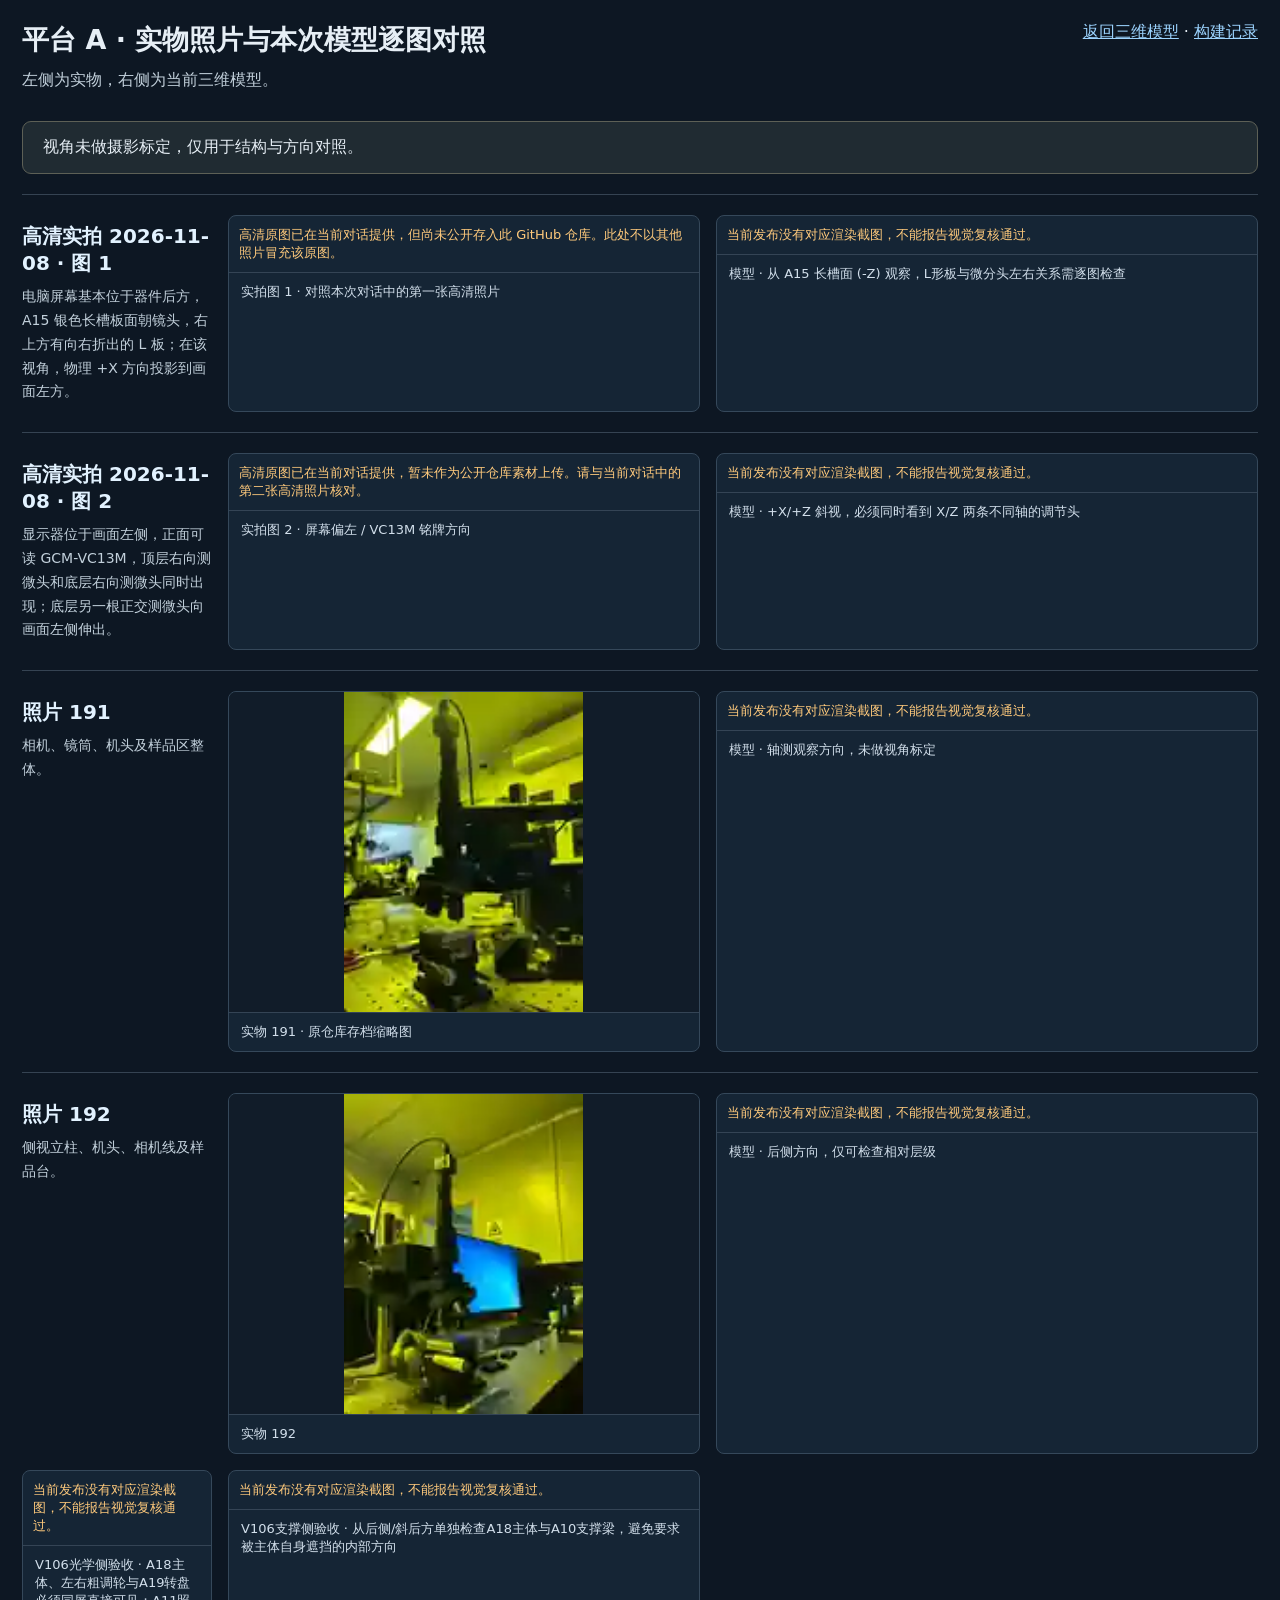
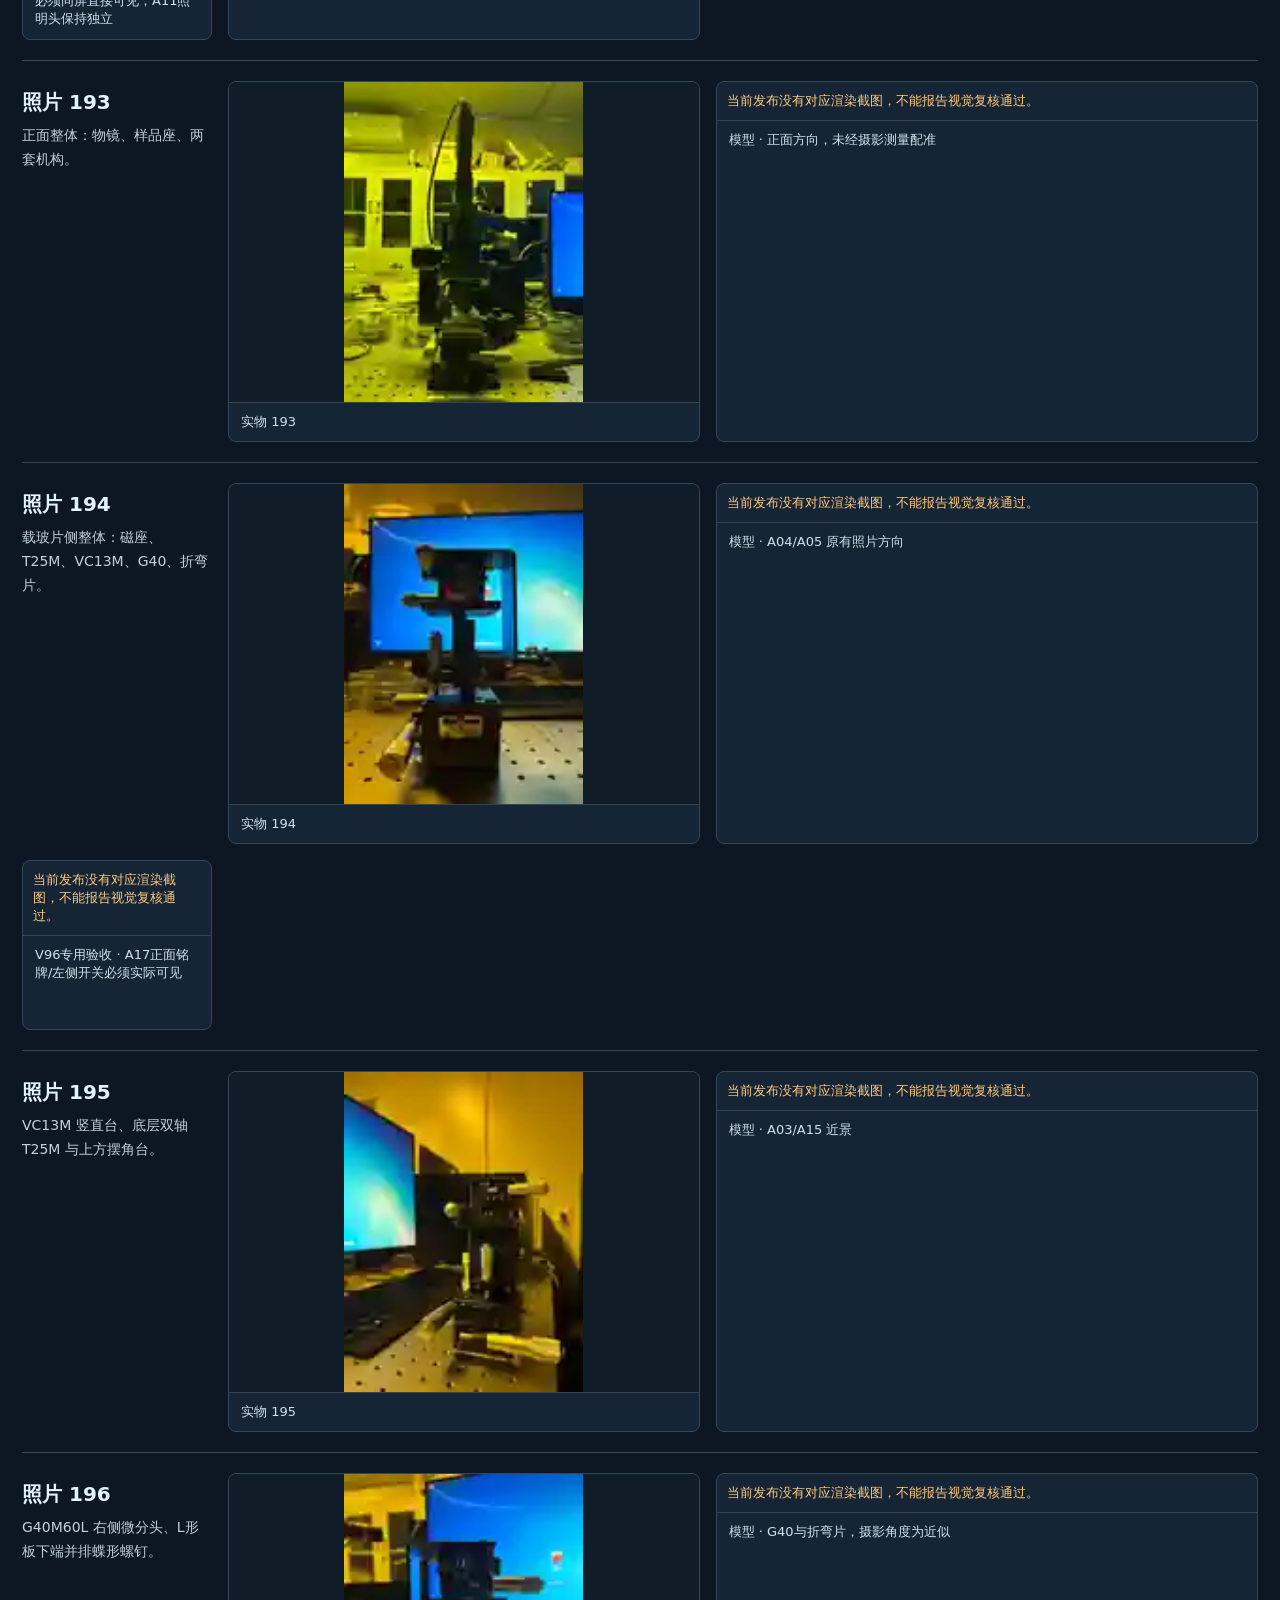
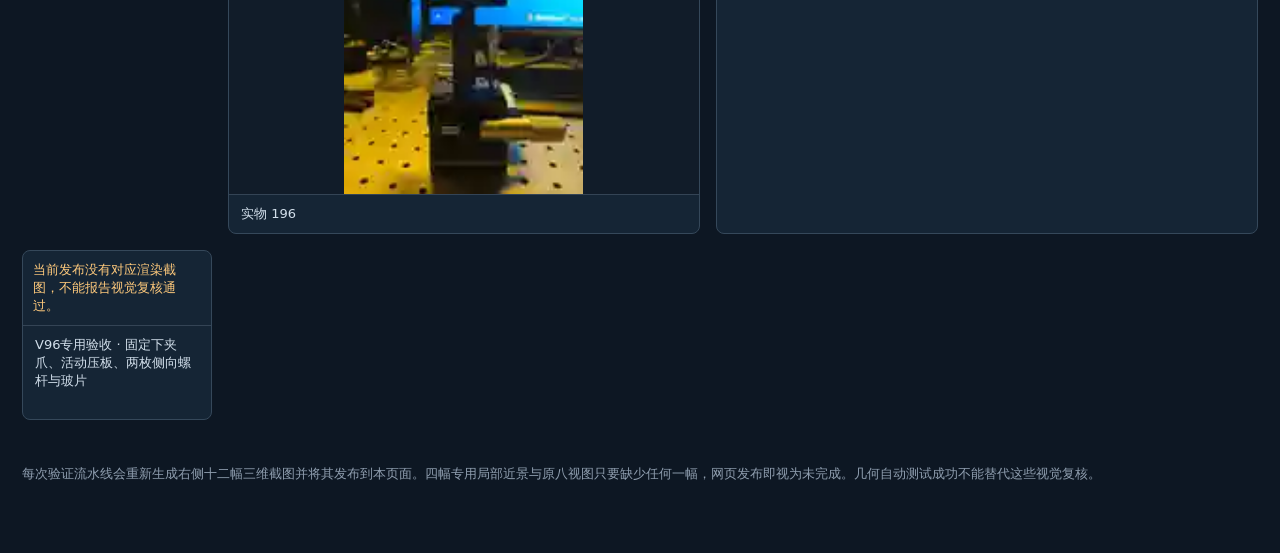
==== photo-review.html @ 100dfc5d "V112: finish user-facing label and photo-review cleanup" ====
<!doctype html>
<html lang="zh-CN"><head><meta charset="utf-8"><meta name="viewport" content="width=device-width,initial-scale=1">
<title>平台 A | 实物照片与模型逐图对照</title>
<style>
:root{color-scheme:dark;font-family:system-ui,-apple-system,"Noto Sans CJK SC","Microsoft YaHei",sans-serif;background:#0d1723;color:#e6eef5}
*{box-sizing:border-box}body{margin:0 auto;max-width:1420px;padding:22px 22px 70px}
a{color:#9cd4ff}header{display:flex;align-items:flex-start;justify-content:space-between;gap:20px;flex-wrap:wrap}
h1{font-size:27px;margin:0 0 8px}h2{font-size:19px;margin:8px 0}
p{line-height:1.7;color:#c2d0db;margin:8px 0}.notice{border:1px solid #5d6056;background:#202b32;padding:15px 20px;border-radius:9px;margin:20px 0}
.notice strong{color:#ffd58b}.subtle{font-size:13px;color:#b6c4d0}
figure{margin:0}.pair{display:grid;grid-template-columns:190px minmax(250px,1fr) minmax(270px,1.15fr);gap:16px;padding:20px 0;border-top:1px solid #354352}
.info{align-self:start}.info h2{font-size:20px;color:#e2f2ff}.info p{font-size:14px}
.media{border:1px solid #35485a;border-radius:8px;overflow:hidden;background:#152535;min-height:170px;display:flex;flex-direction:column}
.media img{display:block;width:100%;height:350px;object-fit:contain;background:#111c29}
.media.reference img{image-rendering:auto;max-height:320px}
figcaption{padding:10px 12px;font-size:13px;border-top:1px solid #344455;color:#d2dfeb}
.empty{padding:10px;color:#ffca7c;font-size:13px}.state{font-weight:650;color:#ffbf73}
footer{margin-top:25px;color:#8f9eaf;font-size:13px}
@media(max-width:1050px){.pair{grid-template-columns:165px 1fr 1fr}}@media(max-width:700px){body{padding:14px}.pair{grid-template-columns:1fr 1fr;gap:9px}.info{grid-column:1/-1}.media img{height:230px}}
</style></head><body>
<header><div><h1>平台 A · 实物照片与本次模型逐图对照</h1>
<p>左侧为实物，右侧为当前三维模型。</p>
</div><div><a href="./index.html">返回三维模型</a> · <a href="https://github.com/davidkane0526/Transfer-Station/actions" target="_blank" rel="noopener">构建记录</a></div></header>
<div class="notice">视角未做摄影标定，仅用于结构与方向对照。</div>
<main id="pairs">
<section class="pair" id="photo20261108a"><div class="info">
<h2>高清实拍 2026-11-08 · 图 1</h2>
<p>电脑屏幕基本位于器件后方，A15 银色长槽板面朝镜头，右上方有向右折出的 L 板；在该视角，物理 +X 方向投影到画面左方。</p>
</div>
<figure class="media reference"><div class="empty">高清原图已在当前对话提供，但尚未公开存入此 GitHub 仓库。此处不以其他照片冒充该原图。</div><figcaption>实拍图 1 · 对照本次对话中的第一张高清照片</figcaption></figure>
<figure class="media"><img src="./assets/photo-review/Transfer-Station-A-20261108-MonitorFront.png" alt="模型 A 从图 1 屏幕居中方向观察的实际三维渲染" loading="eager"><figcaption>模型 · 从 A15 长槽面 (-Z) 观察，L形板与微分头左右关系需逐图检查</figcaption></figure></section>
<section class="pair" id="photo20261108b"><div class="info">
<h2>高清实拍 2026-11-08 · 图 2</h2>
<p>显示器位于画面左侧，正面可读 GCM-VC13M，顶层右向测微头和底层右向测微头同时出现；底层另一根正交测微头向画面左侧伸出。</p>
</div>
<figure class="media reference"><div class="empty">高清原图已在当前对话提供，暂未作为公开仓库素材上传。请与当前对话中的第二张高清照片核对。</div><figcaption>实拍图 2 · 屏幕偏左 / VC13M 铭牌方向</figcaption></figure>
<figure class="media"><img src="./assets/photo-review/Transfer-Station-A-20261108-MonitorLeft.png" alt="模型 A 从图 2 屏幕左侧 VC13M 方向观察的实际渲染" loading="eager"><figcaption>模型 · +X/+Z 斜视，必须同时看到 X/Z 两条不同轴的调节头</figcaption></figure></section>
<section class="pair" id="photo191"><div class="info"><h2>照片 191</h2><p>相机、镜筒、机头及样品区整体。</p></div>
<figure class="media reference"><img src="./assets/photos/191.webp" alt="实物191：显微镜整体" loading="eager"><figcaption>实物 191 · 原仓库存档缩略图</figcaption></figure>
<figure class="media"><img src="./assets/photo-review/Transfer-Station-A-Photo191-Overview.png" alt="本次构建平台A轴测渲染，接近照片191" loading="eager"><figcaption>模型 · 轴测观察方向，未做视角标定</figcaption></figure></section>
<section class="pair" id="photo192"><div class="info"><h2>照片 192</h2><p>侧视立柱、机头、相机线及样品台。</p></div>
<figure class="media reference"><img src="./assets/photos/192.webp" alt="实物192：侧视显微镜" loading="lazy"><figcaption>实物 192</figcaption></figure>
<figure class="media"><img src="./assets/photo-review/Transfer-Station-A-Photo192-Side.png" alt="模型侧面渲染" loading="lazy"><figcaption>模型 · 后侧方向，仅可检查相对层级</figcaption></figure>
<figure class="media"><img src="./assets/photo-review/Transfer-Station-A-V106-A18-Optical-Closeup.png" alt="V106 A18前侧光学链专用近景" loading="lazy"><figcaption>V106光学侧验收 · A18主体、左右粗调轮与A19转盘必须同屏直接可见；A11照明头保持独立</figcaption></figure>
<figure class="media"><img src="./assets/photo-review/Transfer-Station-A-V106-A18-Support-Closeup.png" alt="V106 A18后侧支撑链专用近景" loading="lazy"><figcaption>V106支撑侧验收 · 从后侧/斜后方单独检查A18主体与A10支撑梁，避免要求被主体自身遮挡的内部方向</figcaption></figure></section>
<section class="pair" id="photo193"><div class="info"><h2>照片 193</h2><p>正面整体：物镜、样品座、两套机构。</p></div>
<figure class="media reference"><img src="./assets/photos/193.webp" alt="实物193：正面整体" loading="lazy"><figcaption>实物 193</figcaption></figure>
<figure class="media"><img src="./assets/photo-review/Transfer-Station-A-Photo193-Front.png" alt="模型正面渲染" loading="lazy"><figcaption>模型 · 正面方向，未经摄影测量配准</figcaption></figure></section>
<section class="pair" id="photo194"><div class="info"><h2>照片 194</h2><p>载玻片侧整体：磁座、T25M、VC13M、G40、折弯片。</p></div>
<figure class="media reference"><img src="./assets/photos/194.webp" alt="实物194：转移臂正面" loading="lazy"><figcaption>实物 194</figcaption></figure>
<figure class="media"><img src="./assets/photo-review/Transfer-Station-A-Photo194-FilmUpper.png" alt="模型A上方摆角台与折弯片" loading="lazy"><figcaption>模型 · A04/A05 原有照片方向</figcaption></figure>
<figure class="media"><img src="./assets/photo-review/Transfer-Station-A-V96-A17-Front-Closeup.png" alt="V96 A17正面专用验收近景" loading="lazy"><figcaption>V96专用验收 · A17正面铭牌/左侧开关必须实际可见</figcaption></figure></section>
<section class="pair" id="photo195"><div class="info"><h2>照片 195</h2><p>VC13M 竖直台、底层双轴 T25M 与上方摆角台。</p></div>
<figure class="media reference"><img src="./assets/photos/195.webp" alt="实物195：VC13M局部" loading="lazy"><figcaption>实物 195</figcaption></figure>
<figure class="media"><img src="./assets/photo-review/Transfer-Station-A-Photo195-FilmLower.png" alt="模型A下方VC13M与T25M" loading="lazy"><figcaption>模型 · A03/A15 近景</figcaption></figure></section>
<section class="pair" id="photo196"><div class="info"><h2>照片 196</h2><p>G40M60L 右侧微分头、L形板下端并排蝶形螺钉。</p></div>
<figure class="media reference"><img src="./assets/photos/196.webp" alt="实物196：G40M60L局部" loading="lazy"><figcaption>实物 196</figcaption></figure>
<figure class="media"><img src="./assets/photo-review/Transfer-Station-A-Photo196-G40.png" alt="模型G40M60L与折弯片" loading="lazy"><figcaption>模型 · G40与折弯片，摄影角度为近似</figcaption></figure>
<figure class="media"><img src="./assets/photo-review/Transfer-Station-A-V96-A05-Clamp-Closeup.png" alt="V96 A05夹具专用验收近景" loading="lazy"><figcaption>V96专用验收 · 固定下夹爪、活动压板、两枚侧向螺杆与玻片</figcaption></figure></section>
</main><footer>每次验证流水线会重新生成右侧十二幅三维截图并将其发布到本页面。四幅专用局部近景与原八视图只要缺少任何一幅，网页发布即视为未完成。几何自动测试成功不能替代这些视觉复核。</footer>
<script>
document.querySelectorAll('.media:not(.reference) img').forEach(img=>{
 img.addEventListener('error',()=>{
   const marker=document.createElement('div');marker.className='empty';
   marker.textContent='当前发布没有对应渲染截图，不能报告视觉复核通过。';
   img.replaceWith(marker);
 });
});
</script></body></html>
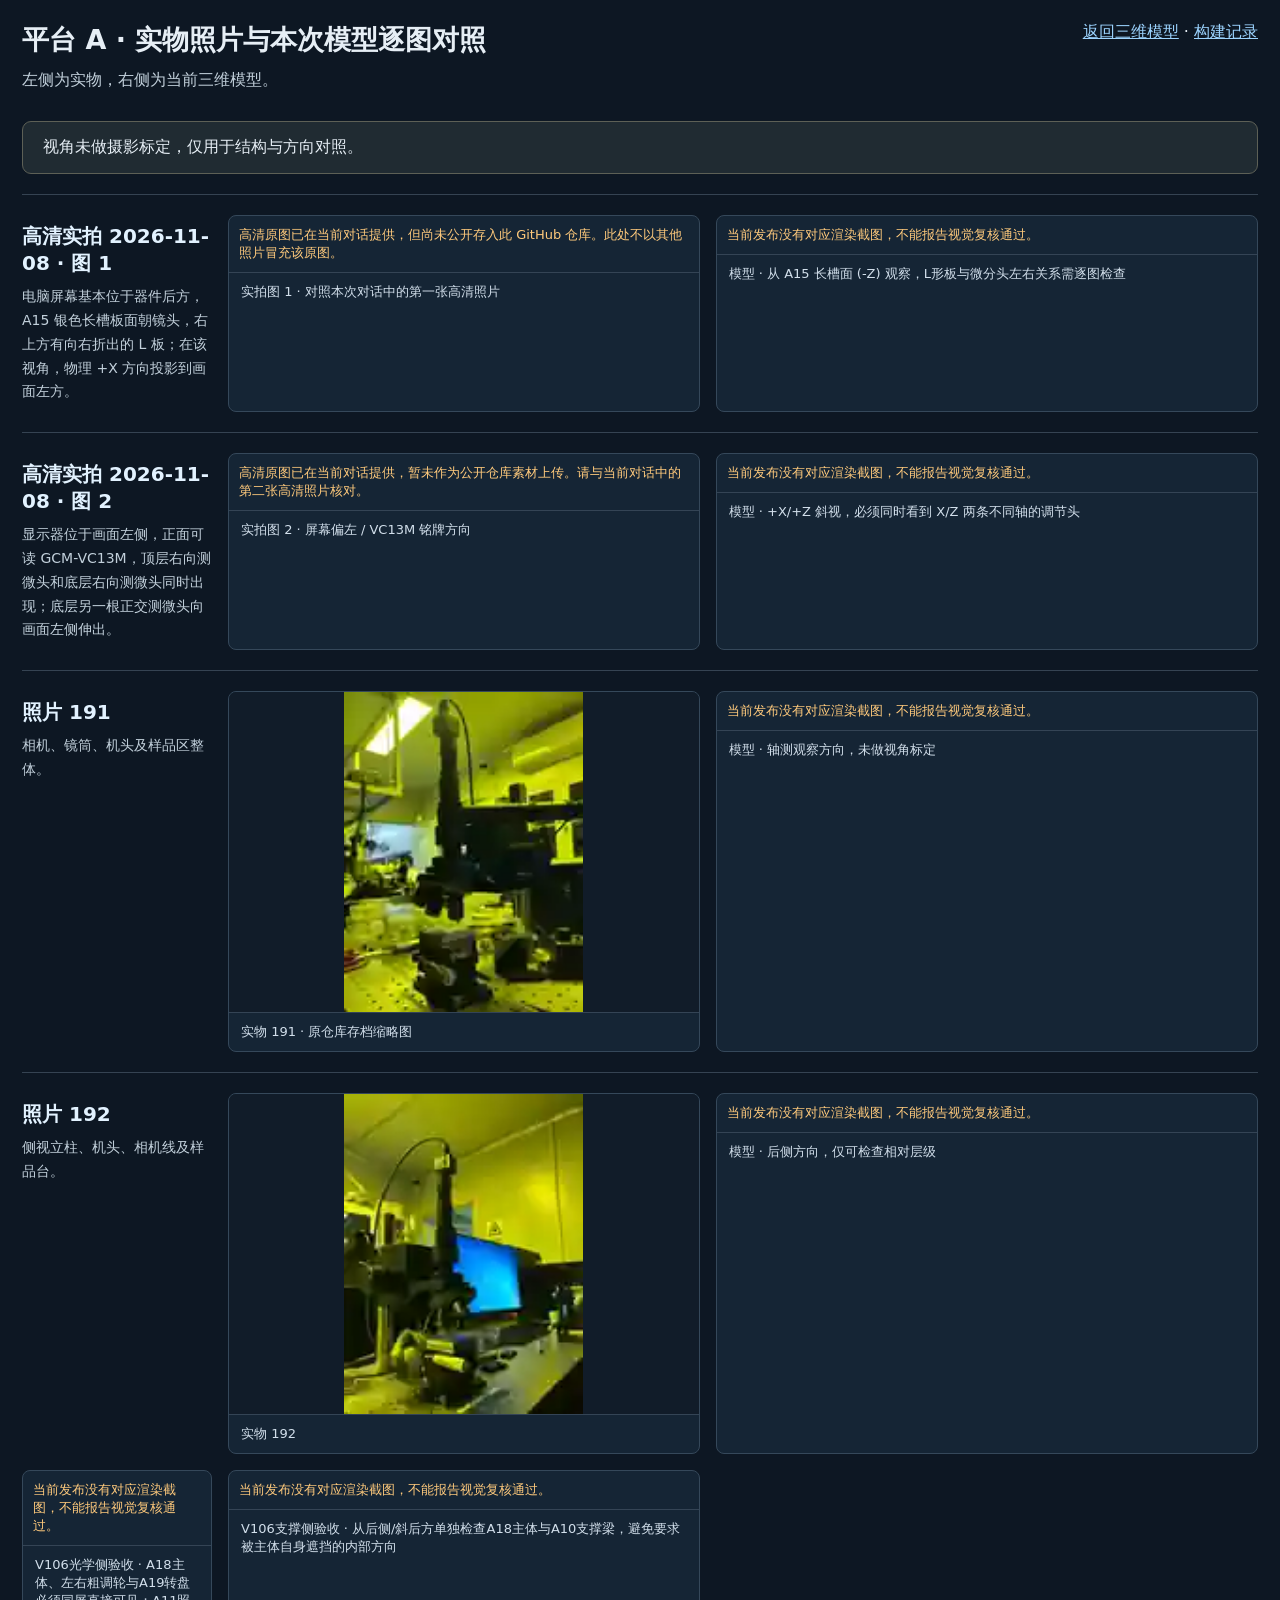
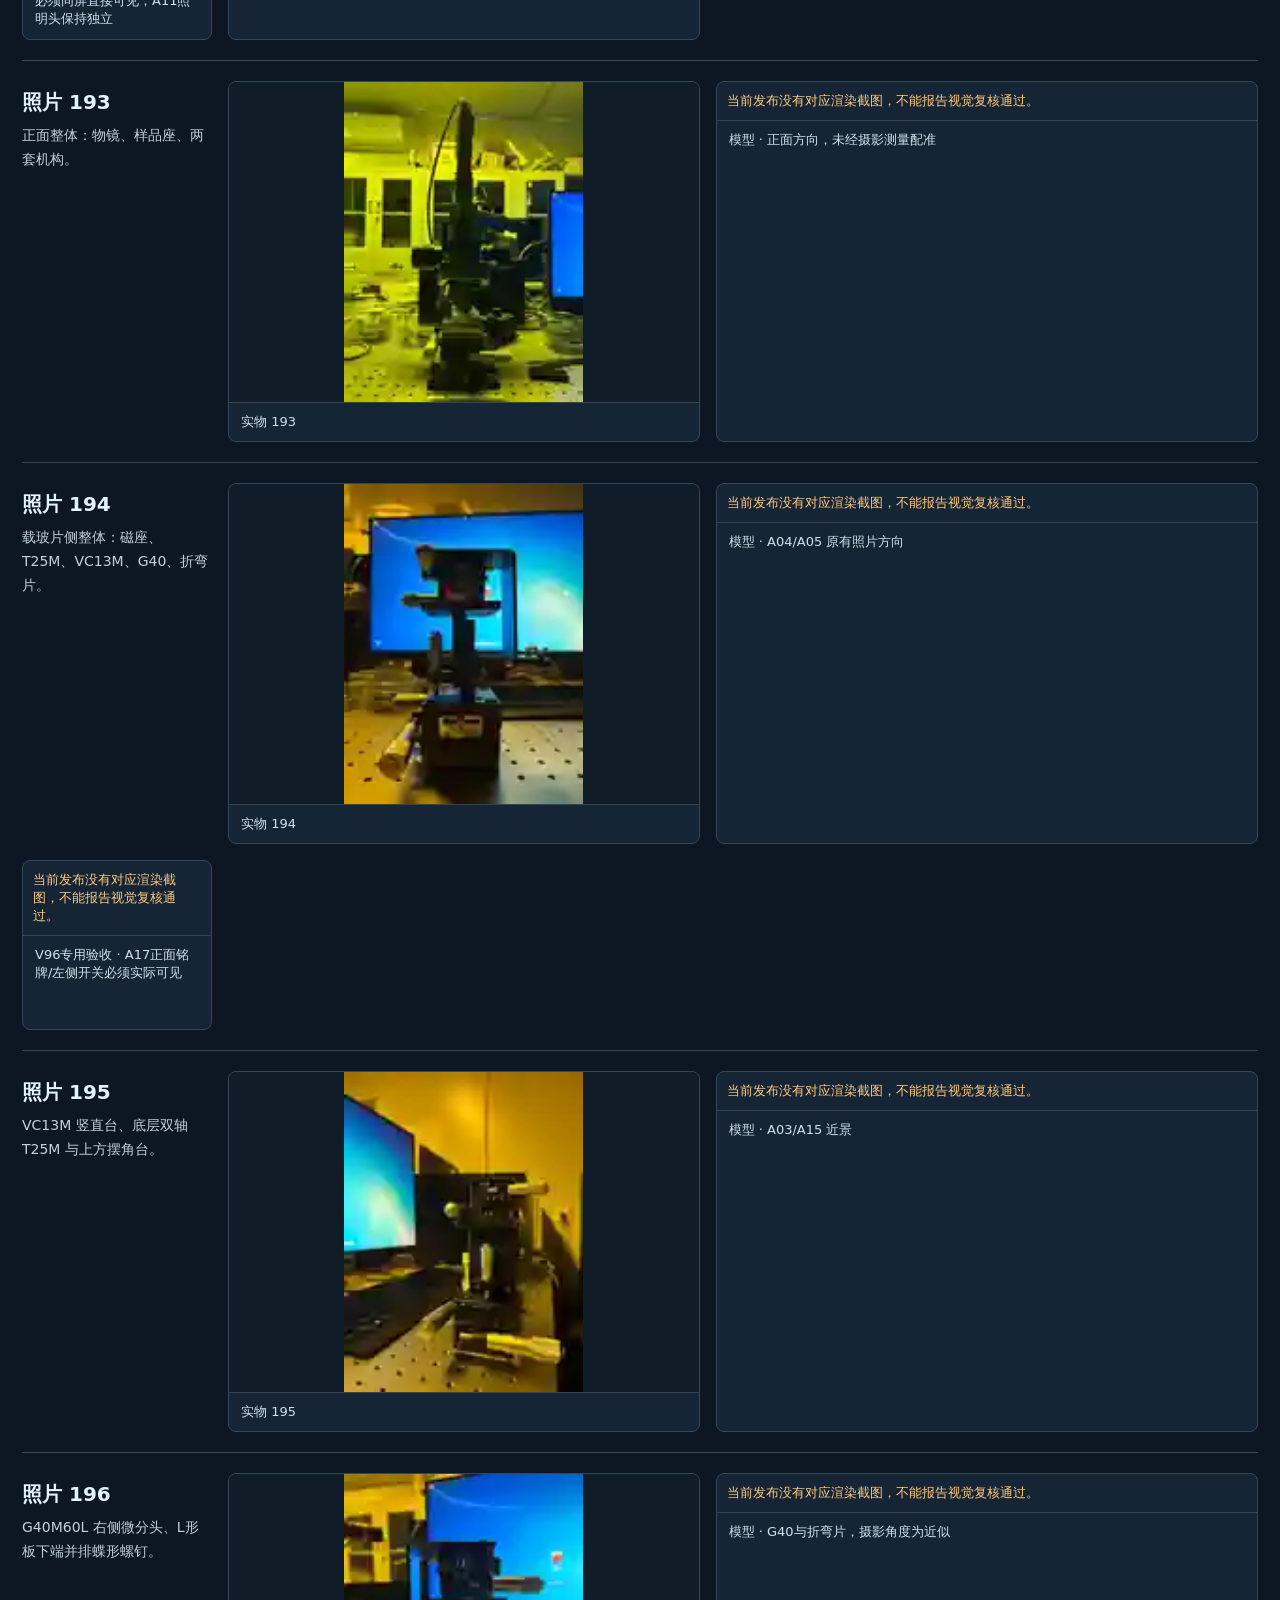
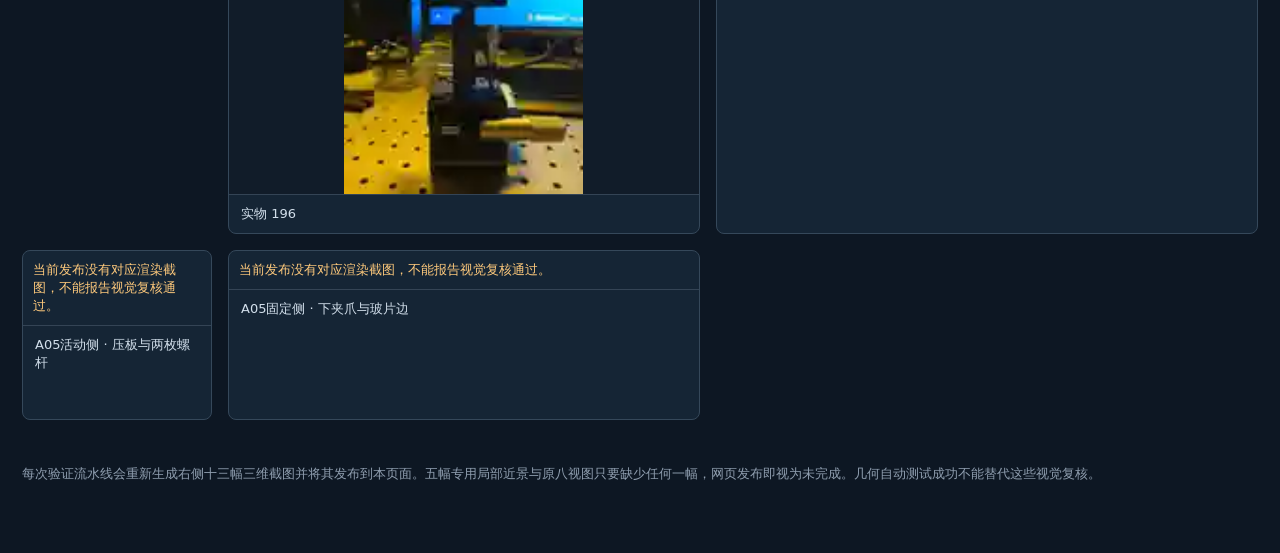
==== commit c8e5b3d4: "V117: split A05 clamp QA into moving and fixed views" ====
--- a/photo-review.html
+++ b/photo-review.html
@@ -56,8 +56,9 @@
 <section class="pair" id="photo196"><div class="info"><h2>照片 196</h2><p>G40M60L 右侧微分头、L形板下端并排蝶形螺钉。</p></div>
 <figure class="media reference"><img src="./assets/photos/196.webp" alt="实物196：G40M60L局部" loading="lazy"><figcaption>实物 196</figcaption></figure>
 <figure class="media"><img src="./assets/photo-review/Transfer-Station-A-Photo196-G40.png" alt="模型G40M60L与折弯片" loading="lazy"><figcaption>模型 · G40与折弯片，摄影角度为近似</figcaption></figure>
-<figure class="media"><img src="./assets/photo-review/Transfer-Station-A-V96-A05-Clamp-Closeup.png" alt="V96 A05夹具专用验收近景" loading="lazy"><figcaption>V96专用验收 · 固定下夹爪、活动压板、两枚侧向螺杆与玻片</figcaption></figure></section>
-</main><footer>每次验证流水线会重新生成右侧十二幅三维截图并将其发布到本页面。四幅专用局部近景与原八视图只要缺少任何一幅，网页发布即视为未完成。几何自动测试成功不能替代这些视觉复核。</footer>
+<figure class="media"><img src="./assets/photo-review/Transfer-Station-A-V117-A05-Moving-Clamp-Closeup.png" alt="A05活动侧近景" loading="lazy"><figcaption>A05活动侧 · 压板与两枚螺杆</figcaption></figure>
+<figure class="media"><img src="./assets/photo-review/Transfer-Station-A-V117-A05-Fixed-Jaw-Closeup.png" alt="A05固定侧近景" loading="lazy"><figcaption>A05固定侧 · 下夹爪与玻片边</figcaption></figure></section>
+</main><footer>每次验证流水线会重新生成右侧十三幅三维截图并将其发布到本页面。五幅专用局部近景与原八视图只要缺少任何一幅，网页发布即视为未完成。几何自动测试成功不能替代这些视觉复核。</footer>
 <script>
 document.querySelectorAll('.media:not(.reference) img').forEach(img=>{
  img.addEventListener('error',()=>{
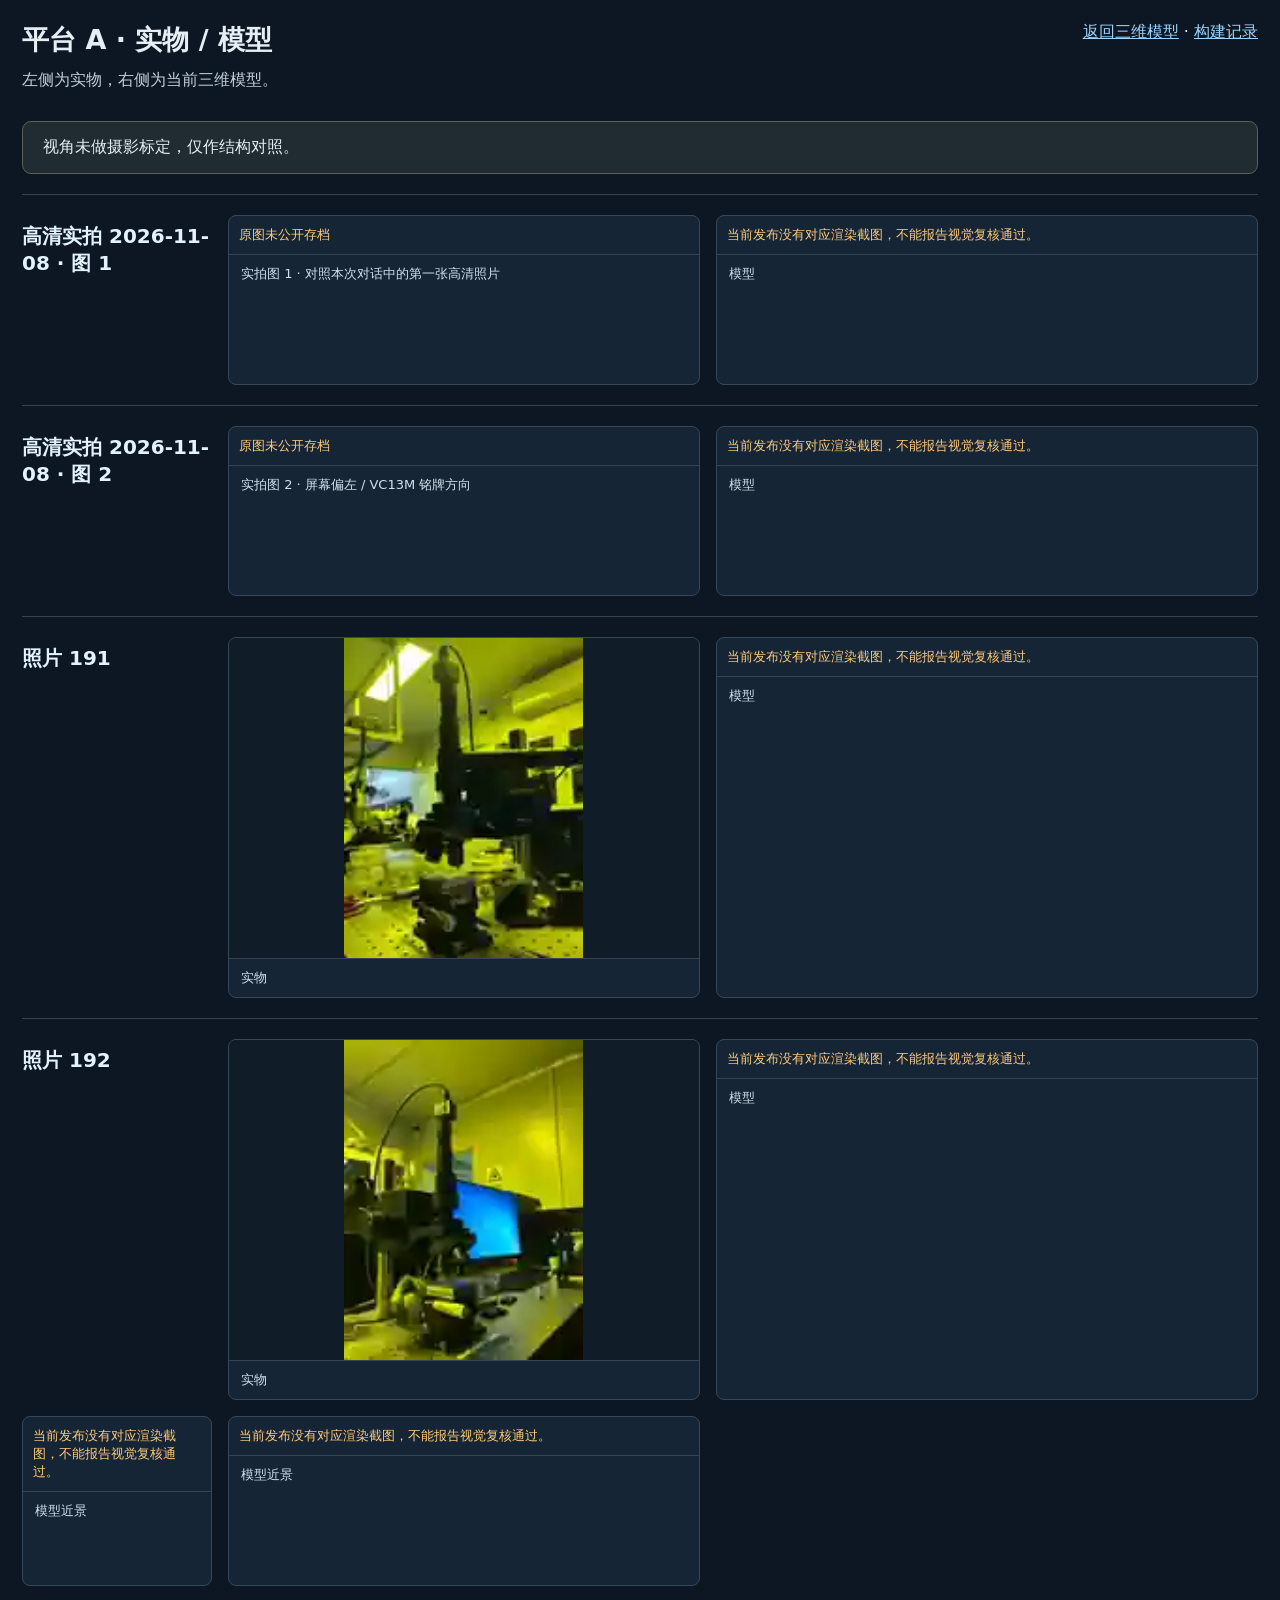
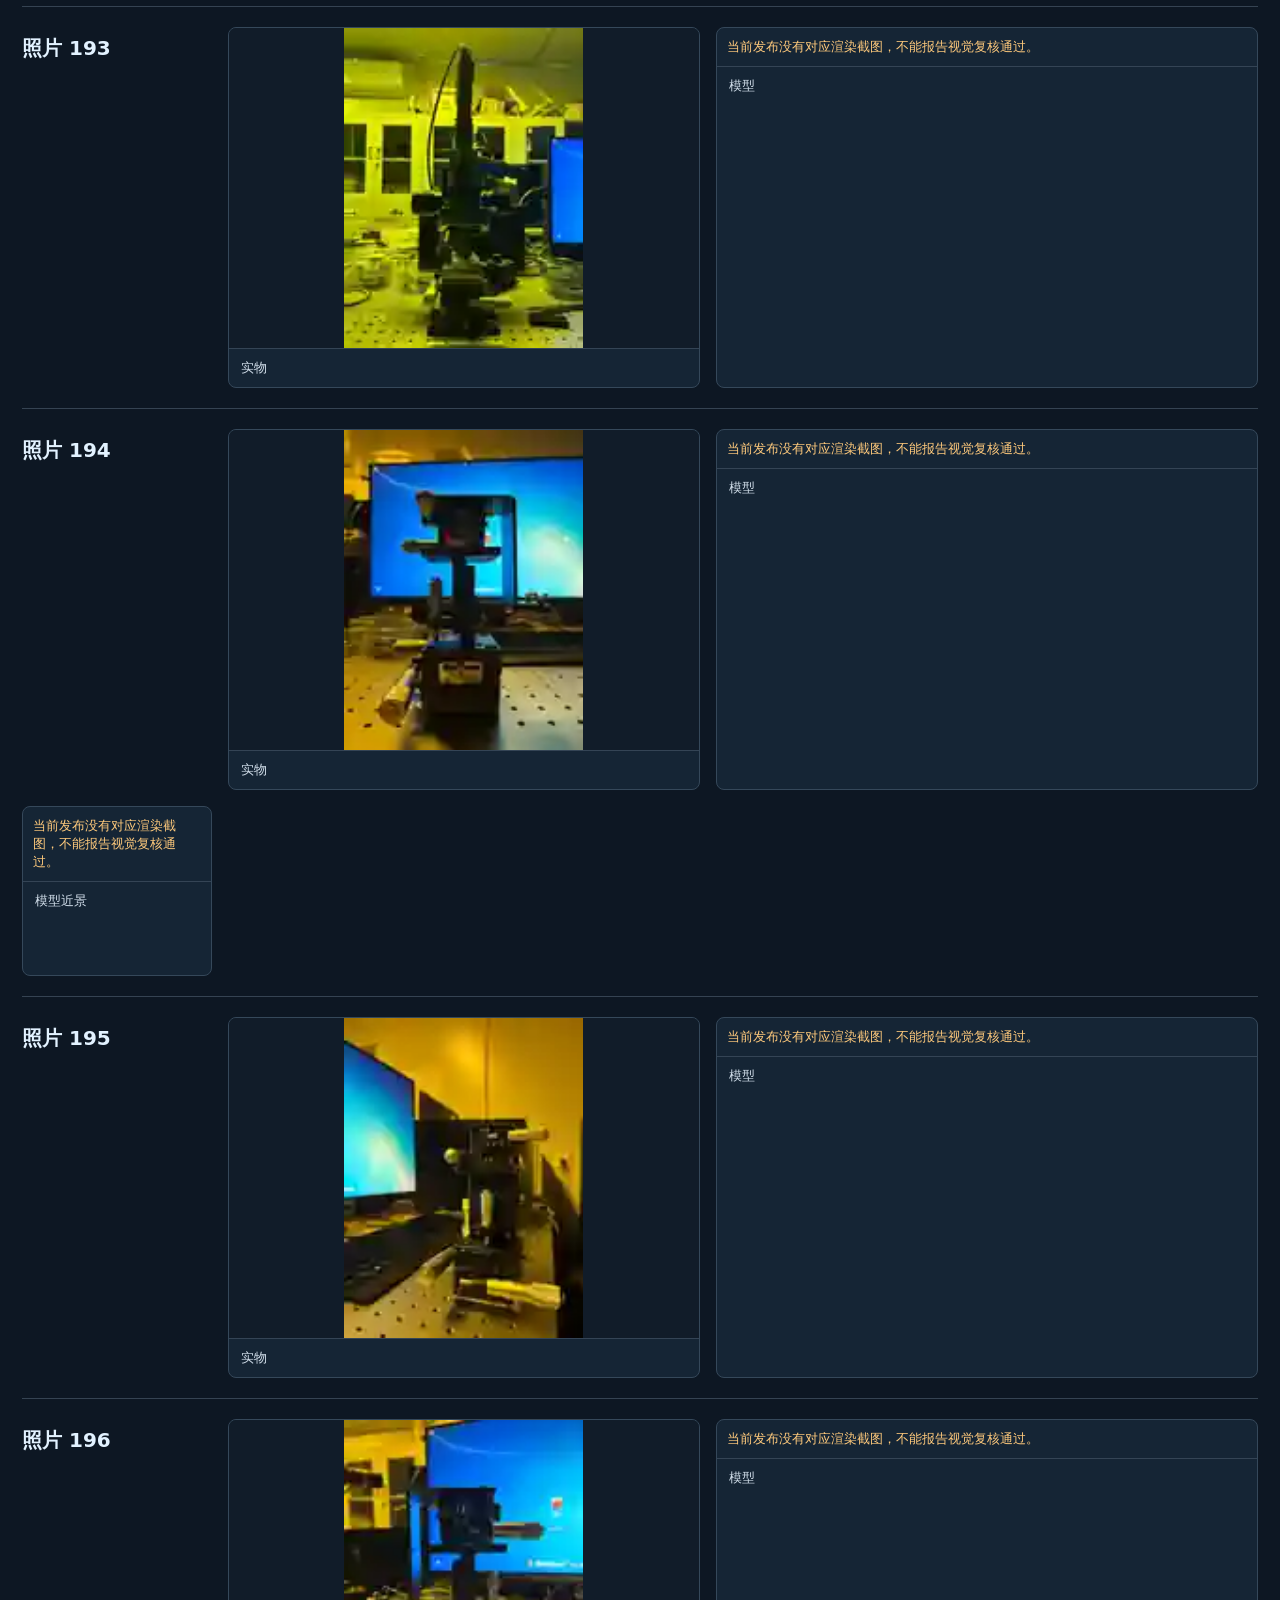
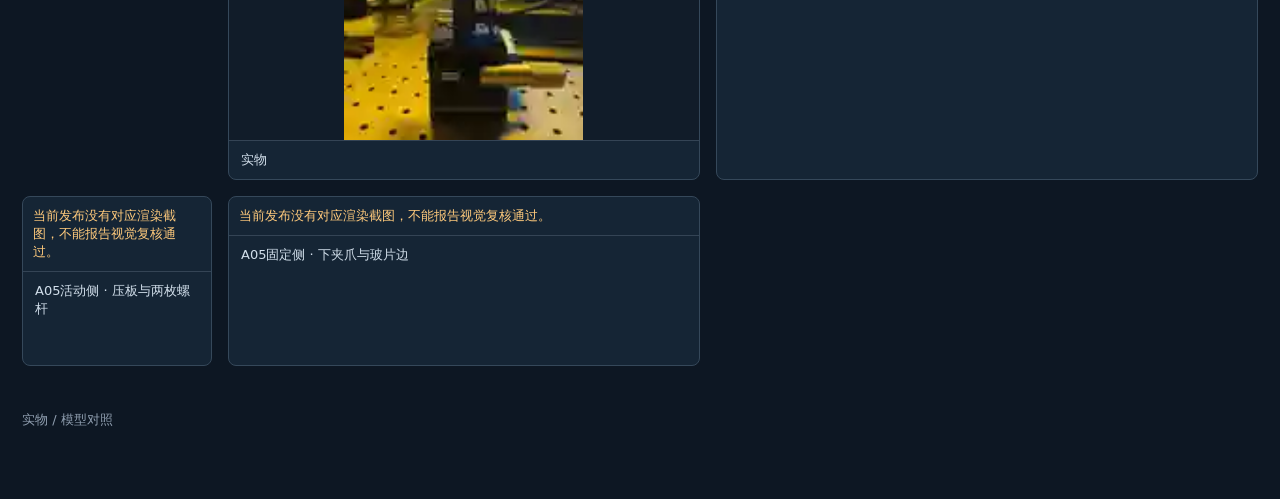
==== commit 5ac50b5b: "V127: simplify public photo comparison page" ====
--- a/photo-review.html
+++ b/photo-review.html
@@ -18,47 +18,47 @@
 footer{margin-top:25px;color:#8f9eaf;font-size:13px}
 @media(max-width:1050px){.pair{grid-template-columns:165px 1fr 1fr}}@media(max-width:700px){body{padding:14px}.pair{grid-template-columns:1fr 1fr;gap:9px}.info{grid-column:1/-1}.media img{height:230px}}
 </style></head><body>
-<header><div><h1>平台 A · 实物照片与本次模型逐图对照</h1>
+<header><div><h1>平台 A · 实物 / 模型</h1>
 <p>左侧为实物，右侧为当前三维模型。</p>
 </div><div><a href="./index.html">返回三维模型</a> · <a href="https://github.com/davidkane0526/Transfer-Station/actions" target="_blank" rel="noopener">构建记录</a></div></header>
-<div class="notice">视角未做摄影标定，仅用于结构与方向对照。</div>
+<div class="notice">视角未做摄影标定，仅作结构对照。</div>
 <main id="pairs">
 <section class="pair" id="photo20261108a"><div class="info">
 <h2>高清实拍 2026-11-08 · 图 1</h2>
-<p>电脑屏幕基本位于器件后方，A15 银色长槽板面朝镜头，右上方有向右折出的 L 板；在该视角，物理 +X 方向投影到画面左方。</p>
+
 </div>
-<figure class="media reference"><div class="empty">高清原图已在当前对话提供，但尚未公开存入此 GitHub 仓库。此处不以其他照片冒充该原图。</div><figcaption>实拍图 1 · 对照本次对话中的第一张高清照片</figcaption></figure>
-<figure class="media"><img src="./assets/photo-review/Transfer-Station-A-20261108-MonitorFront.png" alt="模型 A 从图 1 屏幕居中方向观察的实际三维渲染" loading="eager"><figcaption>模型 · 从 A15 长槽面 (-Z) 观察，L形板与微分头左右关系需逐图检查</figcaption></figure></section>
+<figure class="media reference"><div class="empty">原图未公开存档</div><figcaption>实拍图 1 · 对照本次对话中的第一张高清照片</figcaption></figure>
+<figure class="media"><img src="./assets/photo-review/Transfer-Station-A-20261108-MonitorFront.png" alt="模型 A 从图 1 屏幕居中方向观察的实际三维渲染" loading="eager"><figcaption>模型</figcaption></figure></section>
 <section class="pair" id="photo20261108b"><div class="info">
 <h2>高清实拍 2026-11-08 · 图 2</h2>
-<p>显示器位于画面左侧，正面可读 GCM-VC13M，顶层右向测微头和底层右向测微头同时出现；底层另一根正交测微头向画面左侧伸出。</p>
+
 </div>
-<figure class="media reference"><div class="empty">高清原图已在当前对话提供，暂未作为公开仓库素材上传。请与当前对话中的第二张高清照片核对。</div><figcaption>实拍图 2 · 屏幕偏左 / VC13M 铭牌方向</figcaption></figure>
-<figure class="media"><img src="./assets/photo-review/Transfer-Station-A-20261108-MonitorLeft.png" alt="模型 A 从图 2 屏幕左侧 VC13M 方向观察的实际渲染" loading="eager"><figcaption>模型 · +X/+Z 斜视，必须同时看到 X/Z 两条不同轴的调节头</figcaption></figure></section>
-<section class="pair" id="photo191"><div class="info"><h2>照片 191</h2><p>相机、镜筒、机头及样品区整体。</p></div>
-<figure class="media reference"><img src="./assets/photos/191.webp" alt="实物191：显微镜整体" loading="eager"><figcaption>实物 191 · 原仓库存档缩略图</figcaption></figure>
-<figure class="media"><img src="./assets/photo-review/Transfer-Station-A-Photo191-Overview.png" alt="本次构建平台A轴测渲染，接近照片191" loading="eager"><figcaption>模型 · 轴测观察方向，未做视角标定</figcaption></figure></section>
-<section class="pair" id="photo192"><div class="info"><h2>照片 192</h2><p>侧视立柱、机头、相机线及样品台。</p></div>
-<figure class="media reference"><img src="./assets/photos/192.webp" alt="实物192：侧视显微镜" loading="lazy"><figcaption>实物 192</figcaption></figure>
-<figure class="media"><img src="./assets/photo-review/Transfer-Station-A-Photo192-Side.png" alt="模型侧面渲染" loading="lazy"><figcaption>模型 · 后侧方向，仅可检查相对层级</figcaption></figure>
-<figure class="media"><img src="./assets/photo-review/Transfer-Station-A-V106-A18-Optical-Closeup.png" alt="V106 A18前侧光学链专用近景" loading="lazy"><figcaption>V106光学侧验收 · A18主体、左右粗调轮与A19转盘必须同屏直接可见；A11照明头保持独立</figcaption></figure>
-<figure class="media"><img src="./assets/photo-review/Transfer-Station-A-V106-A18-Support-Closeup.png" alt="V106 A18后侧支撑链专用近景" loading="lazy"><figcaption>V106支撑侧验收 · 从后侧/斜后方单独检查A18主体与A10支撑梁，避免要求被主体自身遮挡的内部方向</figcaption></figure></section>
-<section class="pair" id="photo193"><div class="info"><h2>照片 193</h2><p>正面整体：物镜、样品座、两套机构。</p></div>
-<figure class="media reference"><img src="./assets/photos/193.webp" alt="实物193：正面整体" loading="lazy"><figcaption>实物 193</figcaption></figure>
-<figure class="media"><img src="./assets/photo-review/Transfer-Station-A-Photo193-Front.png" alt="模型正面渲染" loading="lazy"><figcaption>模型 · 正面方向，未经摄影测量配准</figcaption></figure></section>
-<section class="pair" id="photo194"><div class="info"><h2>照片 194</h2><p>载玻片侧整体：磁座、T25M、VC13M、G40、折弯片。</p></div>
-<figure class="media reference"><img src="./assets/photos/194.webp" alt="实物194：转移臂正面" loading="lazy"><figcaption>实物 194</figcaption></figure>
-<figure class="media"><img src="./assets/photo-review/Transfer-Station-A-Photo194-FilmUpper.png" alt="模型A上方摆角台与折弯片" loading="lazy"><figcaption>模型 · A04/A05 原有照片方向</figcaption></figure>
-<figure class="media"><img src="./assets/photo-review/Transfer-Station-A-V96-A17-Front-Closeup.png" alt="V96 A17正面专用验收近景" loading="lazy"><figcaption>V96专用验收 · A17正面铭牌/左侧开关必须实际可见</figcaption></figure></section>
-<section class="pair" id="photo195"><div class="info"><h2>照片 195</h2><p>VC13M 竖直台、底层双轴 T25M 与上方摆角台。</p></div>
-<figure class="media reference"><img src="./assets/photos/195.webp" alt="实物195：VC13M局部" loading="lazy"><figcaption>实物 195</figcaption></figure>
-<figure class="media"><img src="./assets/photo-review/Transfer-Station-A-Photo195-FilmLower.png" alt="模型A下方VC13M与T25M" loading="lazy"><figcaption>模型 · A03/A15 近景</figcaption></figure></section>
-<section class="pair" id="photo196"><div class="info"><h2>照片 196</h2><p>G40M60L 右侧微分头、L形板下端并排蝶形螺钉。</p></div>
-<figure class="media reference"><img src="./assets/photos/196.webp" alt="实物196：G40M60L局部" loading="lazy"><figcaption>实物 196</figcaption></figure>
-<figure class="media"><img src="./assets/photo-review/Transfer-Station-A-Photo196-G40.png" alt="模型G40M60L与折弯片" loading="lazy"><figcaption>模型 · G40与折弯片，摄影角度为近似</figcaption></figure>
+<figure class="media reference"><div class="empty">原图未公开存档</div><figcaption>实拍图 2 · 屏幕偏左 / VC13M 铭牌方向</figcaption></figure>
+<figure class="media"><img src="./assets/photo-review/Transfer-Station-A-20261108-MonitorLeft.png" alt="模型 A 从图 2 屏幕左侧 VC13M 方向观察的实际渲染" loading="eager"><figcaption>模型</figcaption></figure></section>
+<section class="pair" id="photo191"><div class="info"><h2>照片 191</h2></div>
+<figure class="media reference"><img src="./assets/photos/191.webp" alt="实物191：显微镜整体" loading="eager"><figcaption>实物</figcaption></figure>
+<figure class="media"><img src="./assets/photo-review/Transfer-Station-A-Photo191-Overview.png" alt="本次构建平台A轴测渲染，接近照片191" loading="eager"><figcaption>模型</figcaption></figure></section>
+<section class="pair" id="photo192"><div class="info"><h2>照片 192</h2></div>
+<figure class="media reference"><img src="./assets/photos/192.webp" alt="实物192：侧视显微镜" loading="lazy"><figcaption>实物</figcaption></figure>
+<figure class="media"><img src="./assets/photo-review/Transfer-Station-A-Photo192-Side.png" alt="模型侧面渲染" loading="lazy"><figcaption>模型</figcaption></figure>
+<figure class="media"><img src="./assets/photo-review/Transfer-Station-A-V106-A18-Optical-Closeup.png" alt="V106 A18前侧光学链专用近景" loading="lazy"><figcaption>模型近景</figcaption></figure>
+<figure class="media"><img src="./assets/photo-review/Transfer-Station-A-V106-A18-Support-Closeup.png" alt="V106 A18后侧支撑链专用近景" loading="lazy"><figcaption>模型近景</figcaption></figure></section>
+<section class="pair" id="photo193"><div class="info"><h2>照片 193</h2></div>
+<figure class="media reference"><img src="./assets/photos/193.webp" alt="实物193：正面整体" loading="lazy"><figcaption>实物</figcaption></figure>
+<figure class="media"><img src="./assets/photo-review/Transfer-Station-A-Photo193-Front.png" alt="模型正面渲染" loading="lazy"><figcaption>模型</figcaption></figure></section>
+<section class="pair" id="photo194"><div class="info"><h2>照片 194</h2></div>
+<figure class="media reference"><img src="./assets/photos/194.webp" alt="实物194：转移臂正面" loading="lazy"><figcaption>实物</figcaption></figure>
+<figure class="media"><img src="./assets/photo-review/Transfer-Station-A-Photo194-FilmUpper.png" alt="模型A上方摆角台与折弯片" loading="lazy"><figcaption>模型</figcaption></figure>
+<figure class="media"><img src="./assets/photo-review/Transfer-Station-A-V96-A17-Front-Closeup.png" alt="V96 A17正面专用验收近景" loading="lazy"><figcaption>模型近景</figcaption></figure></section>
+<section class="pair" id="photo195"><div class="info"><h2>照片 195</h2></div>
+<figure class="media reference"><img src="./assets/photos/195.webp" alt="实物195：VC13M局部" loading="lazy"><figcaption>实物</figcaption></figure>
+<figure class="media"><img src="./assets/photo-review/Transfer-Station-A-Photo195-FilmLower.png" alt="模型A下方VC13M与T25M" loading="lazy"><figcaption>模型</figcaption></figure></section>
+<section class="pair" id="photo196"><div class="info"><h2>照片 196</h2></div>
+<figure class="media reference"><img src="./assets/photos/196.webp" alt="实物196：G40M60L局部" loading="lazy"><figcaption>实物</figcaption></figure>
+<figure class="media"><img src="./assets/photo-review/Transfer-Station-A-Photo196-G40.png" alt="模型G40M60L与折弯片" loading="lazy"><figcaption>模型</figcaption></figure>
 <figure class="media"><img src="./assets/photo-review/Transfer-Station-A-V117-A05-Moving-Clamp-Closeup.png" alt="A05活动侧近景" loading="lazy"><figcaption>A05活动侧 · 压板与两枚螺杆</figcaption></figure>
 <figure class="media"><img src="./assets/photo-review/Transfer-Station-A-V117-A05-Fixed-Jaw-Closeup.png" alt="A05固定侧近景" loading="lazy"><figcaption>A05固定侧 · 下夹爪与玻片边</figcaption></figure></section>
-</main><footer>每次验证流水线会重新生成右侧十三幅三维截图并将其发布到本页面。五幅专用局部近景与原八视图只要缺少任何一幅，网页发布即视为未完成。几何自动测试成功不能替代这些视觉复核。</footer>
+</main><footer>实物 / 模型对照</footer>
 <script>
 document.querySelectorAll('.media:not(.reference) img').forEach(img=>{
  img.addEventListener('error',()=>{
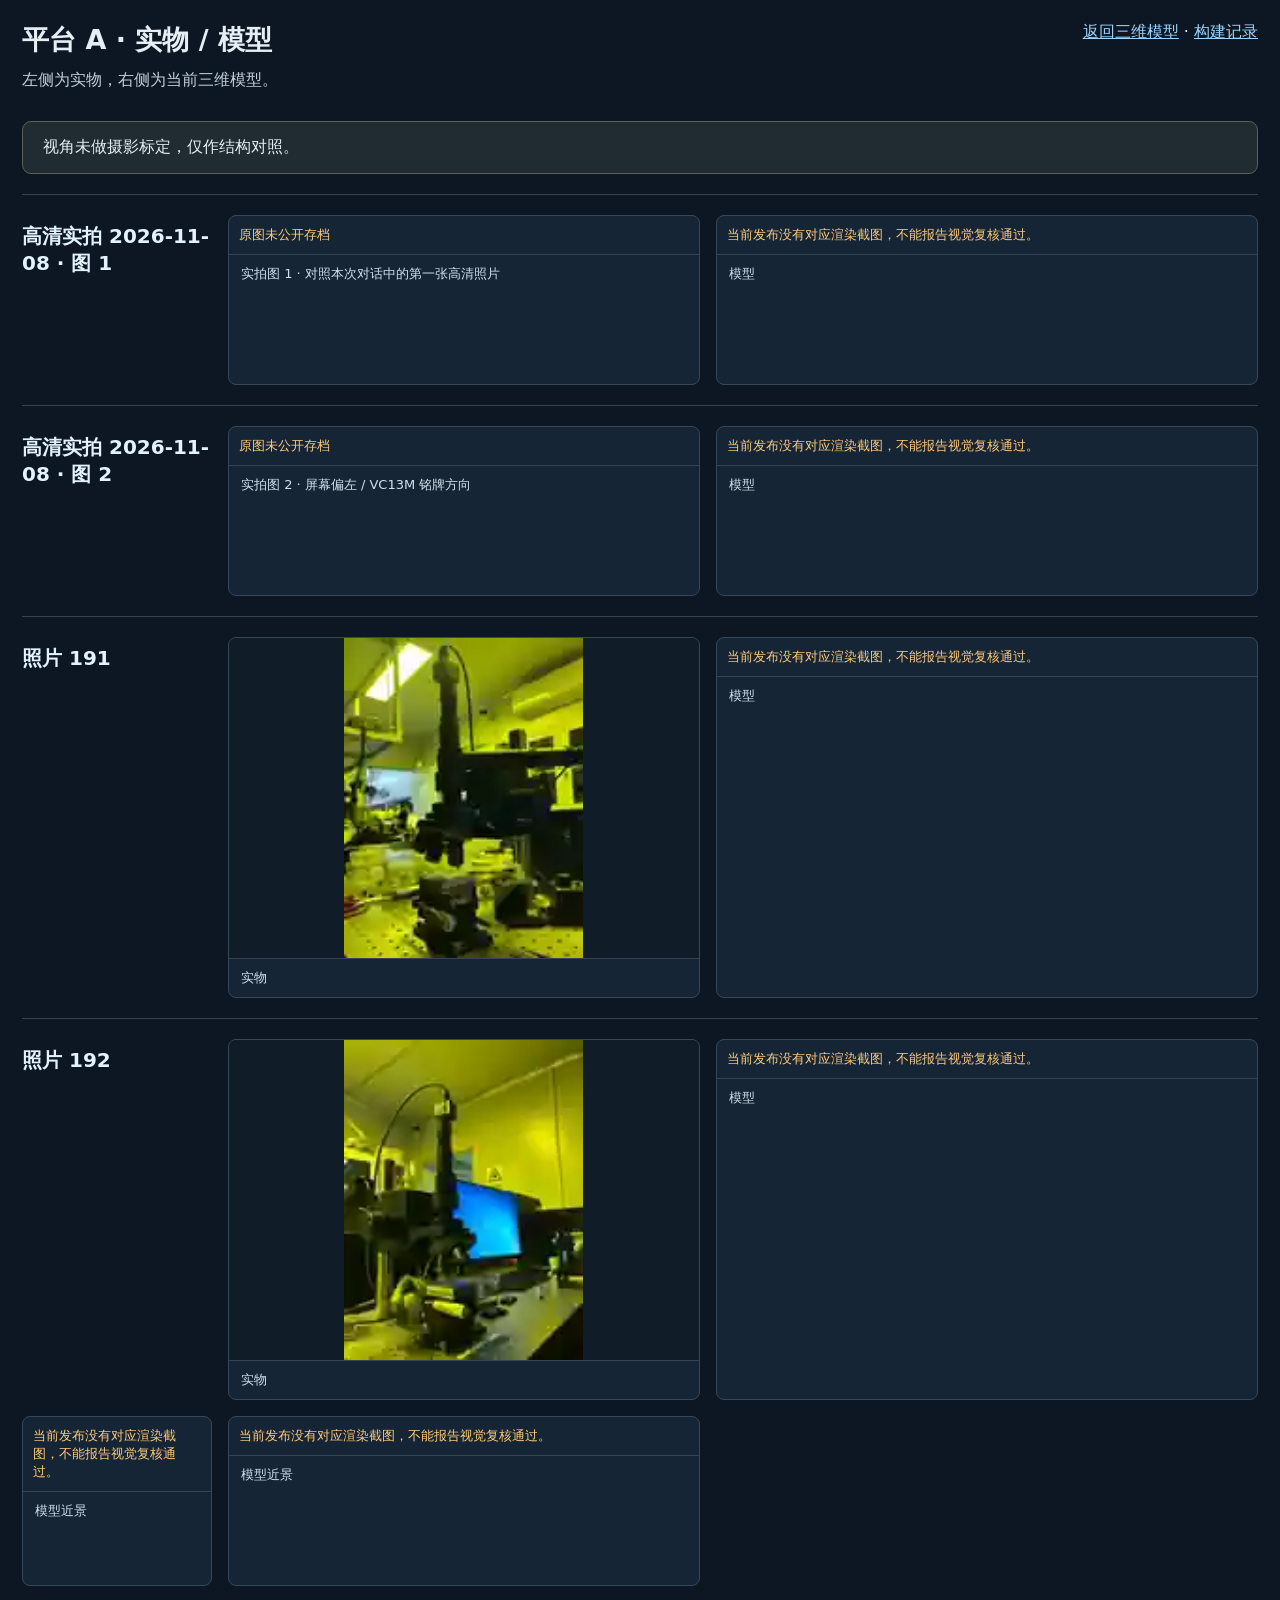
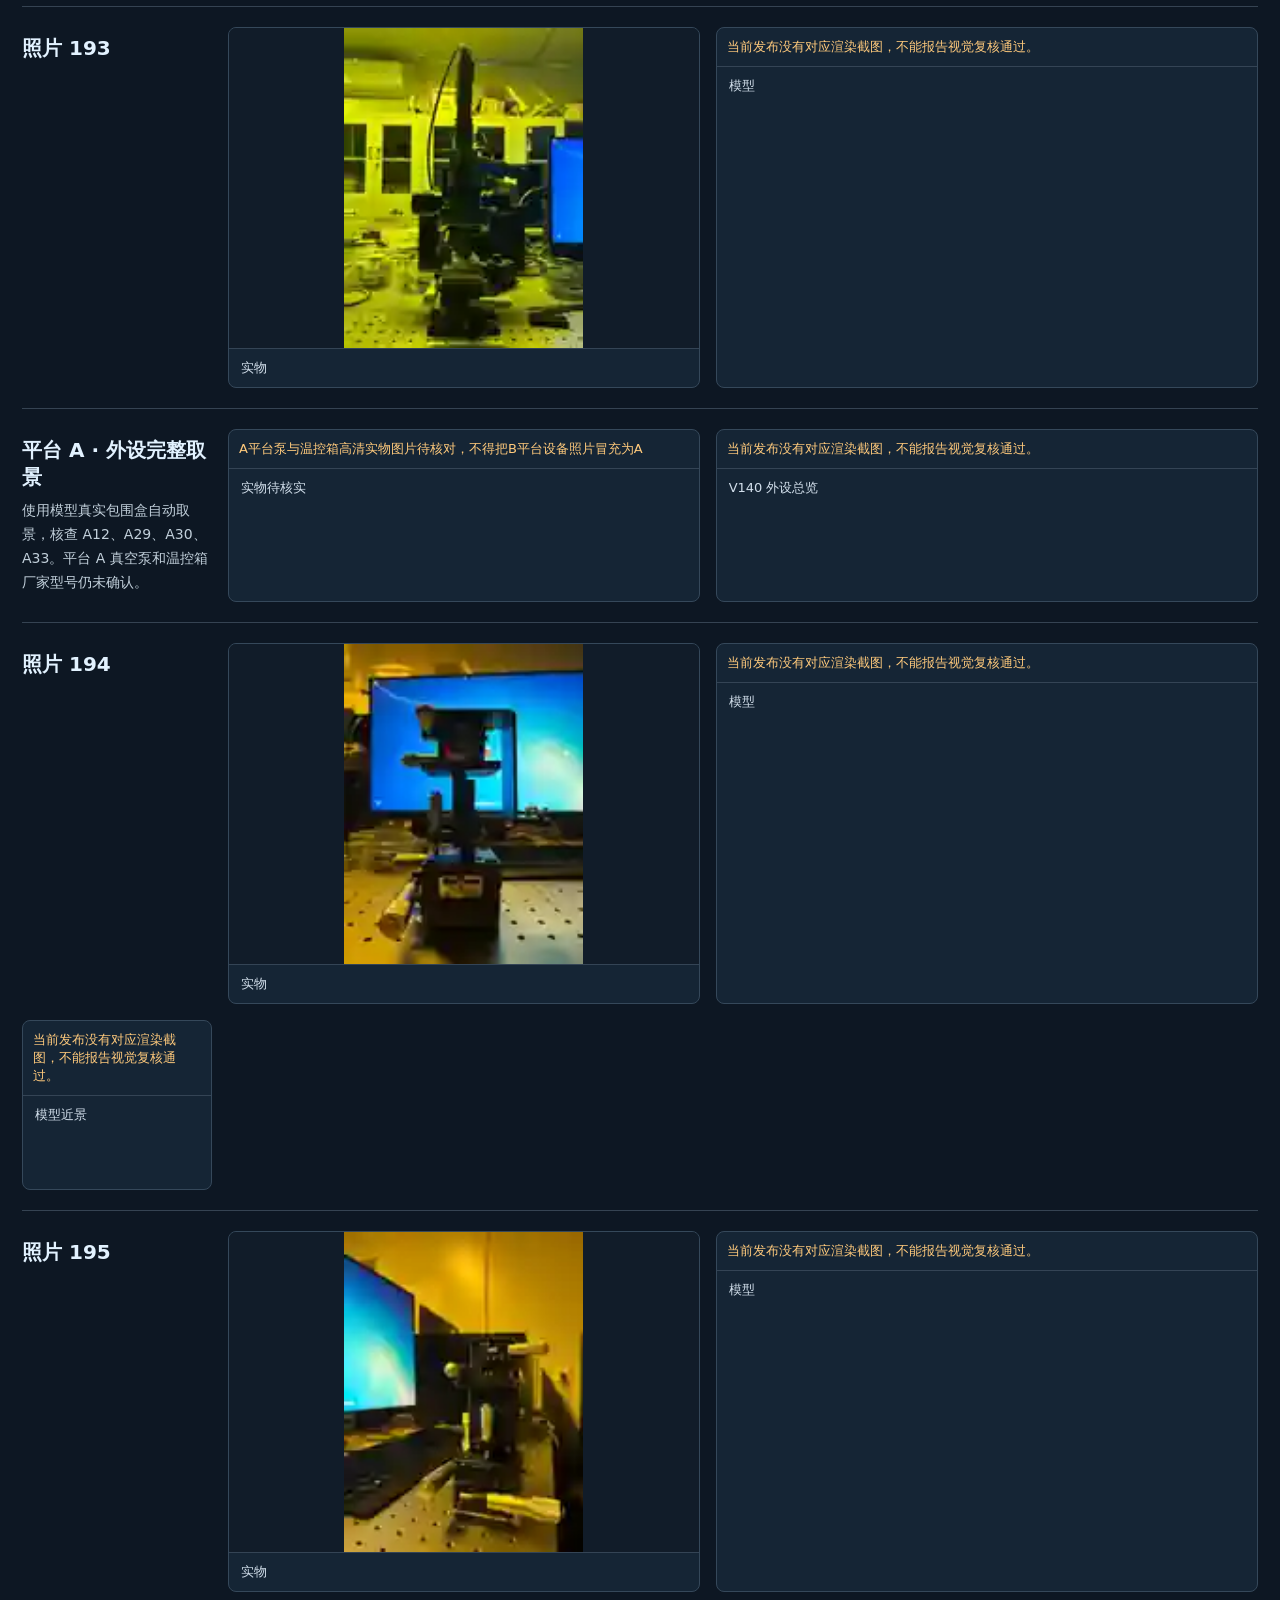
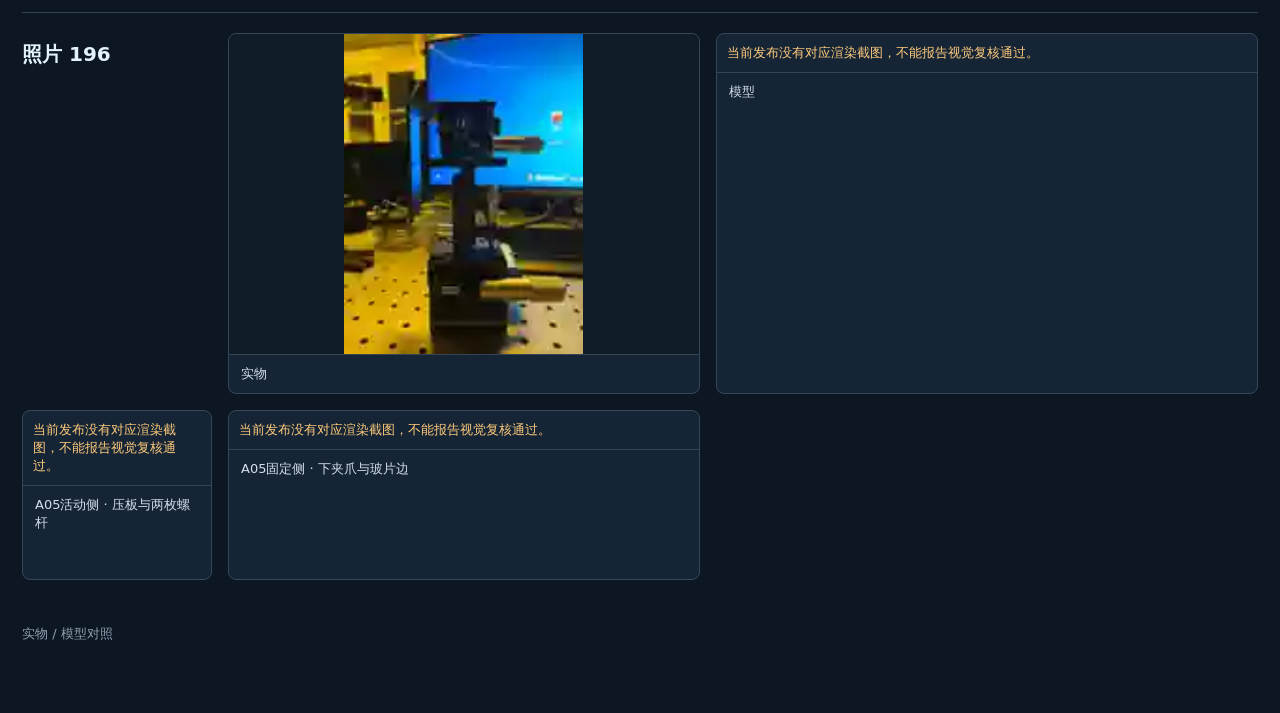
==== commit 9fb55e14: "feat(V140): camera-fit A pump, LED driver, PID cabinet and hoses; test true screen projections" ====
--- a/photo-review.html
+++ b/photo-review.html
@@ -46,6 +46,9 @@
 <section class="pair" id="photo193"><div class="info"><h2>照片 193</h2></div>
 <figure class="media reference"><img src="./assets/photos/193.webp" alt="实物193：正面整体" loading="lazy"><figcaption>实物</figcaption></figure>
 <figure class="media"><img src="./assets/photo-review/Transfer-Station-A-Photo193-Front.png" alt="模型正面渲染" loading="lazy"><figcaption>模型</figcaption></figure></section>
+<section class="pair" id="a-external"><div class="info"><h2>平台 A · 外设完整取景</h2><p>使用模型真实包围盒自动取景，核查 A12、A29、A30、A33。平台 A 真空泵和温控箱厂家型号仍未确认。</p></div>
+<figure class="media reference"><div class="empty">A平台泵与温控箱高清实物图片待核对，不得把B平台设备照片冒充为A</div><figcaption>实物待核实</figcaption></figure>
+<figure class="media"><img src="./assets/photo-review/Transfer-Station-A-V140-Pump-Controls-Full.png" alt="平台A外设全景" loading="lazy"><figcaption>V140 外设总览</figcaption></figure></section>
 <section class="pair" id="photo194"><div class="info"><h2>照片 194</h2></div>
 <figure class="media reference"><img src="./assets/photos/194.webp" alt="实物194：转移臂正面" loading="lazy"><figcaption>实物</figcaption></figure>
 <figure class="media"><img src="./assets/photo-review/Transfer-Station-A-Photo194-FilmUpper.png" alt="模型A上方摆角台与折弯片" loading="lazy"><figcaption>模型</figcaption></figure>
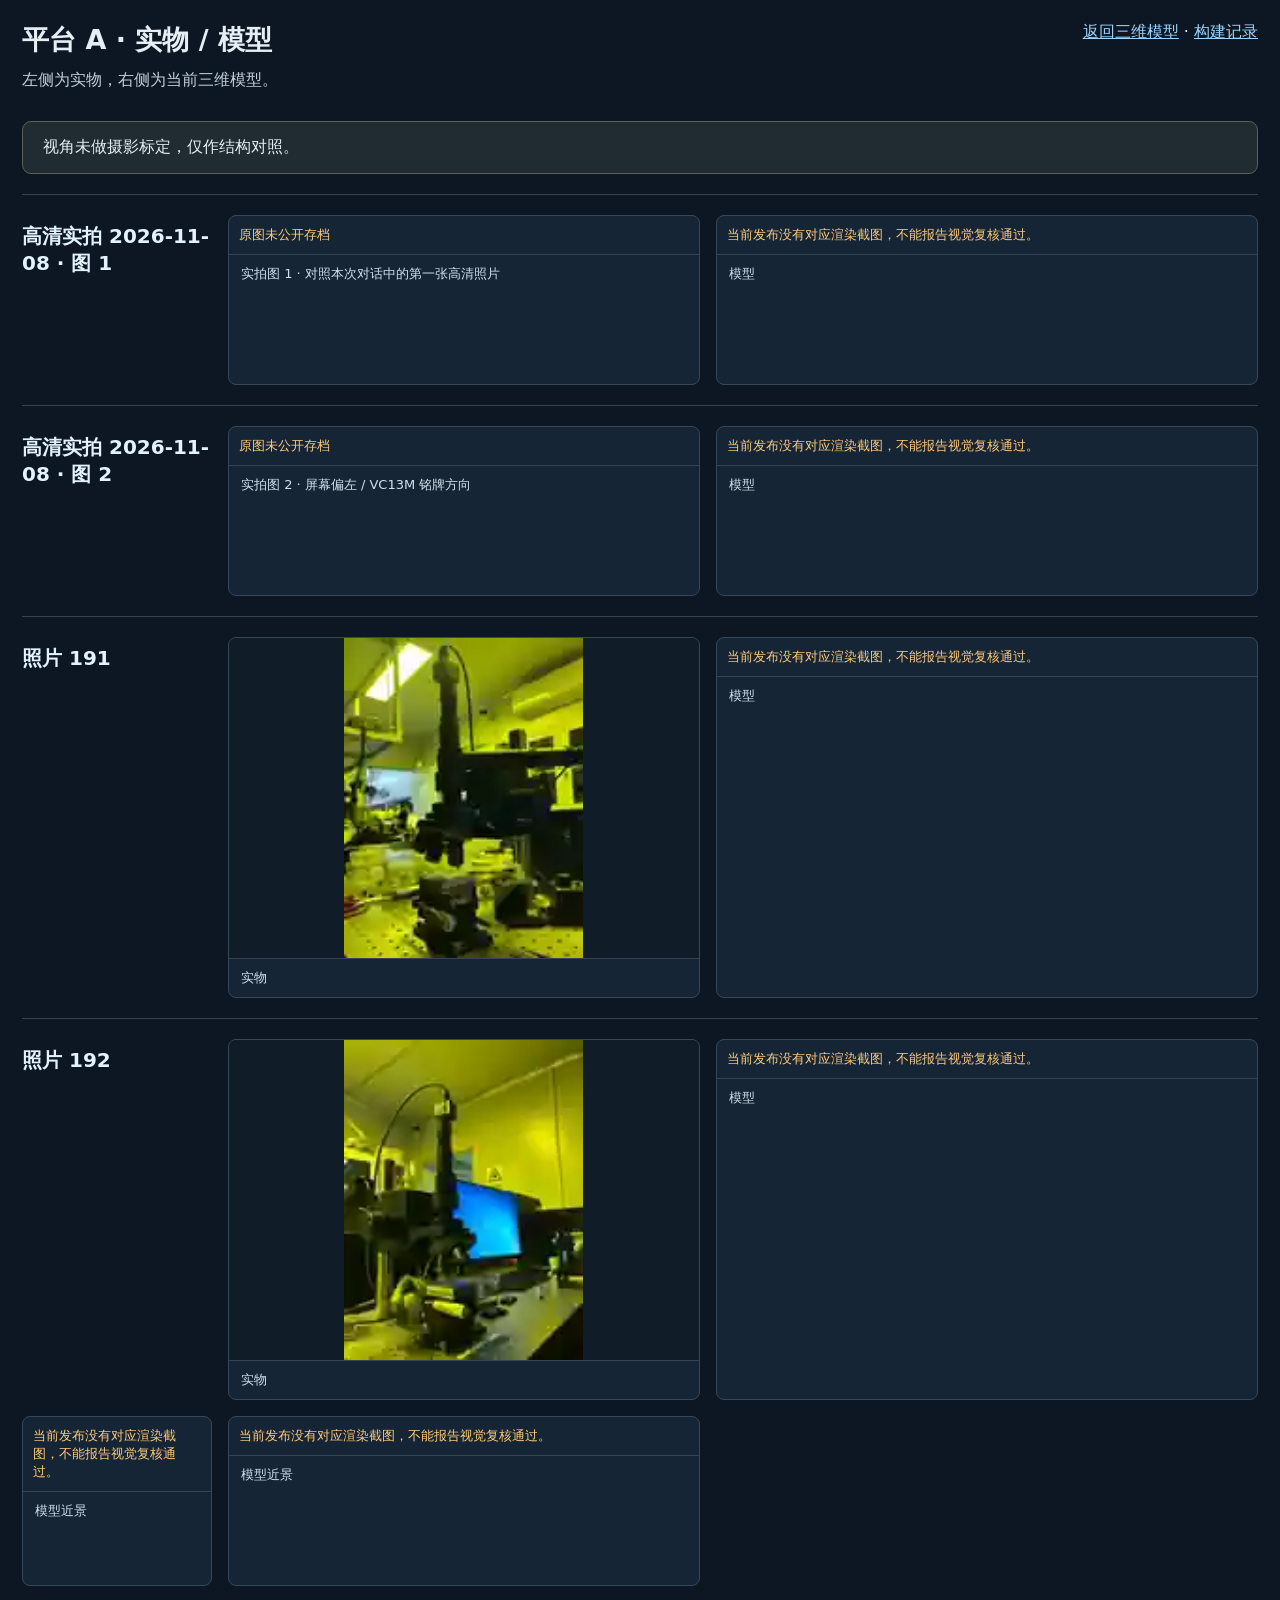
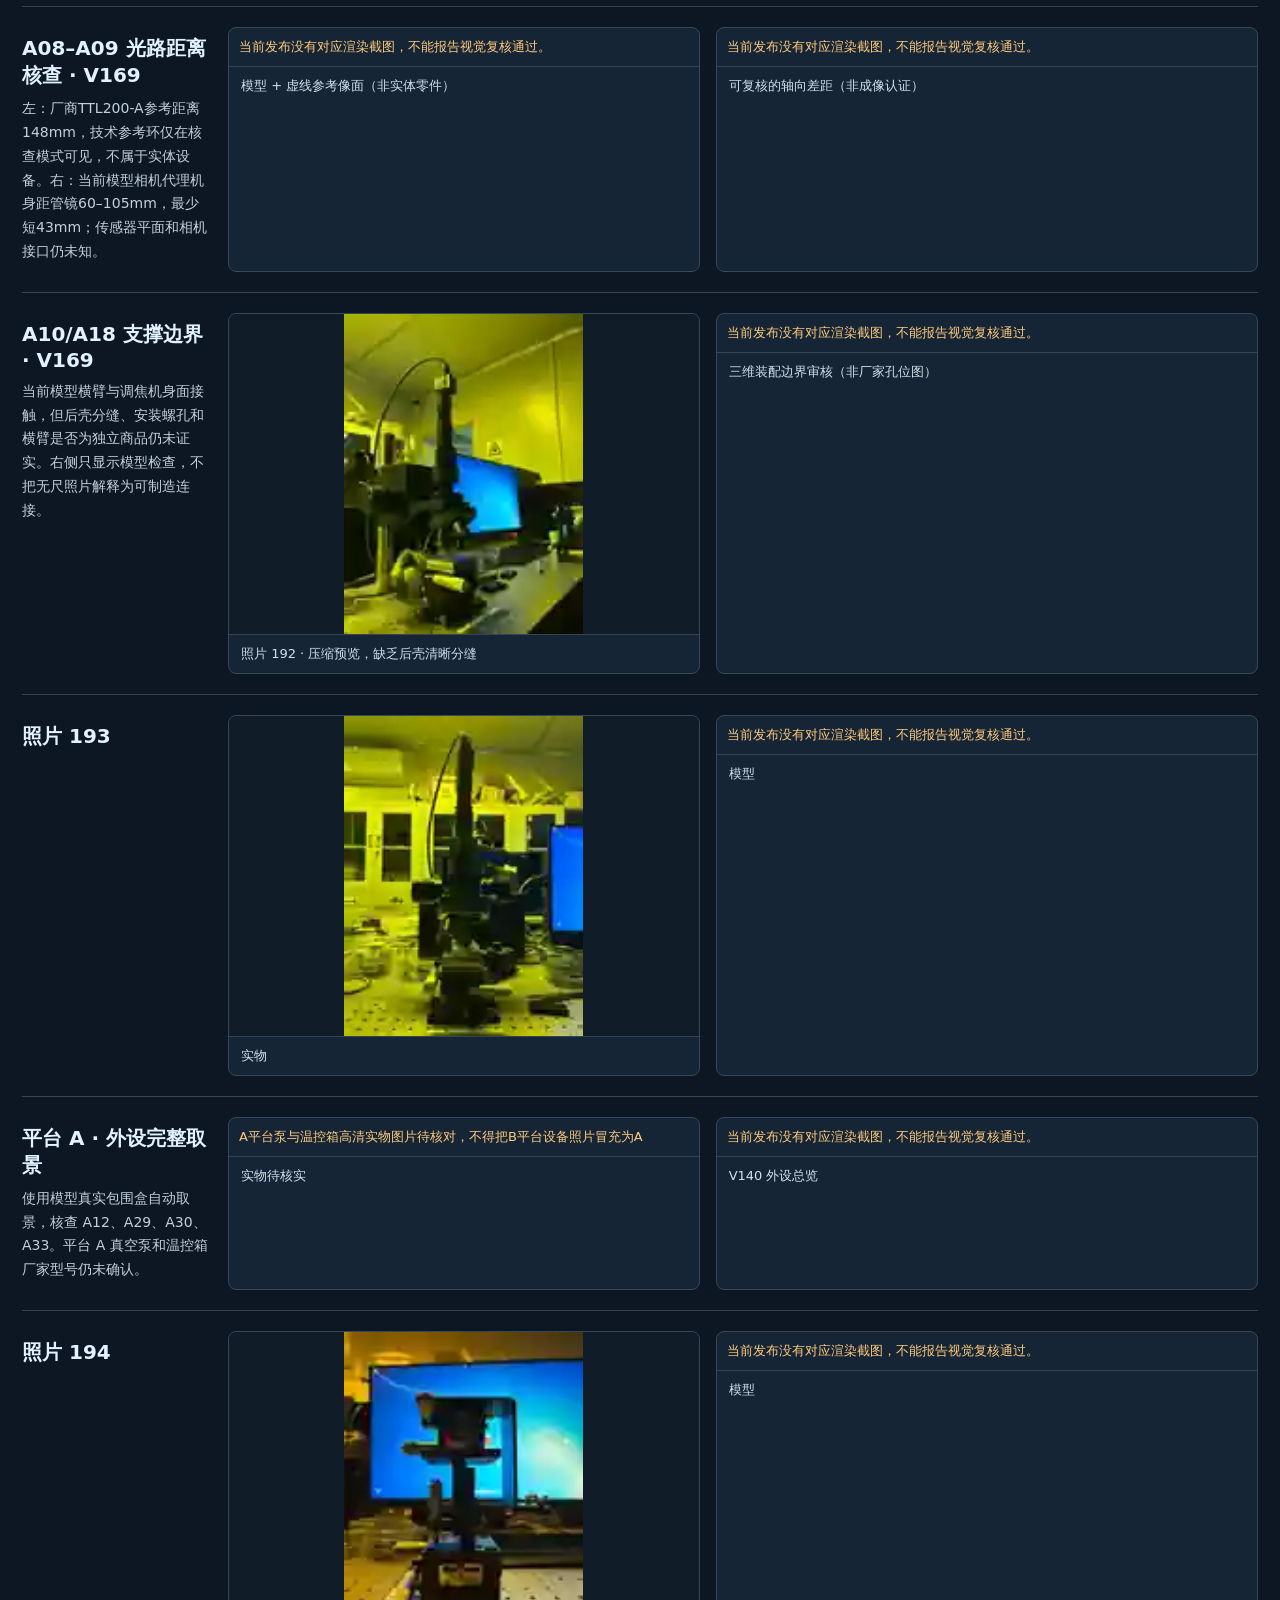
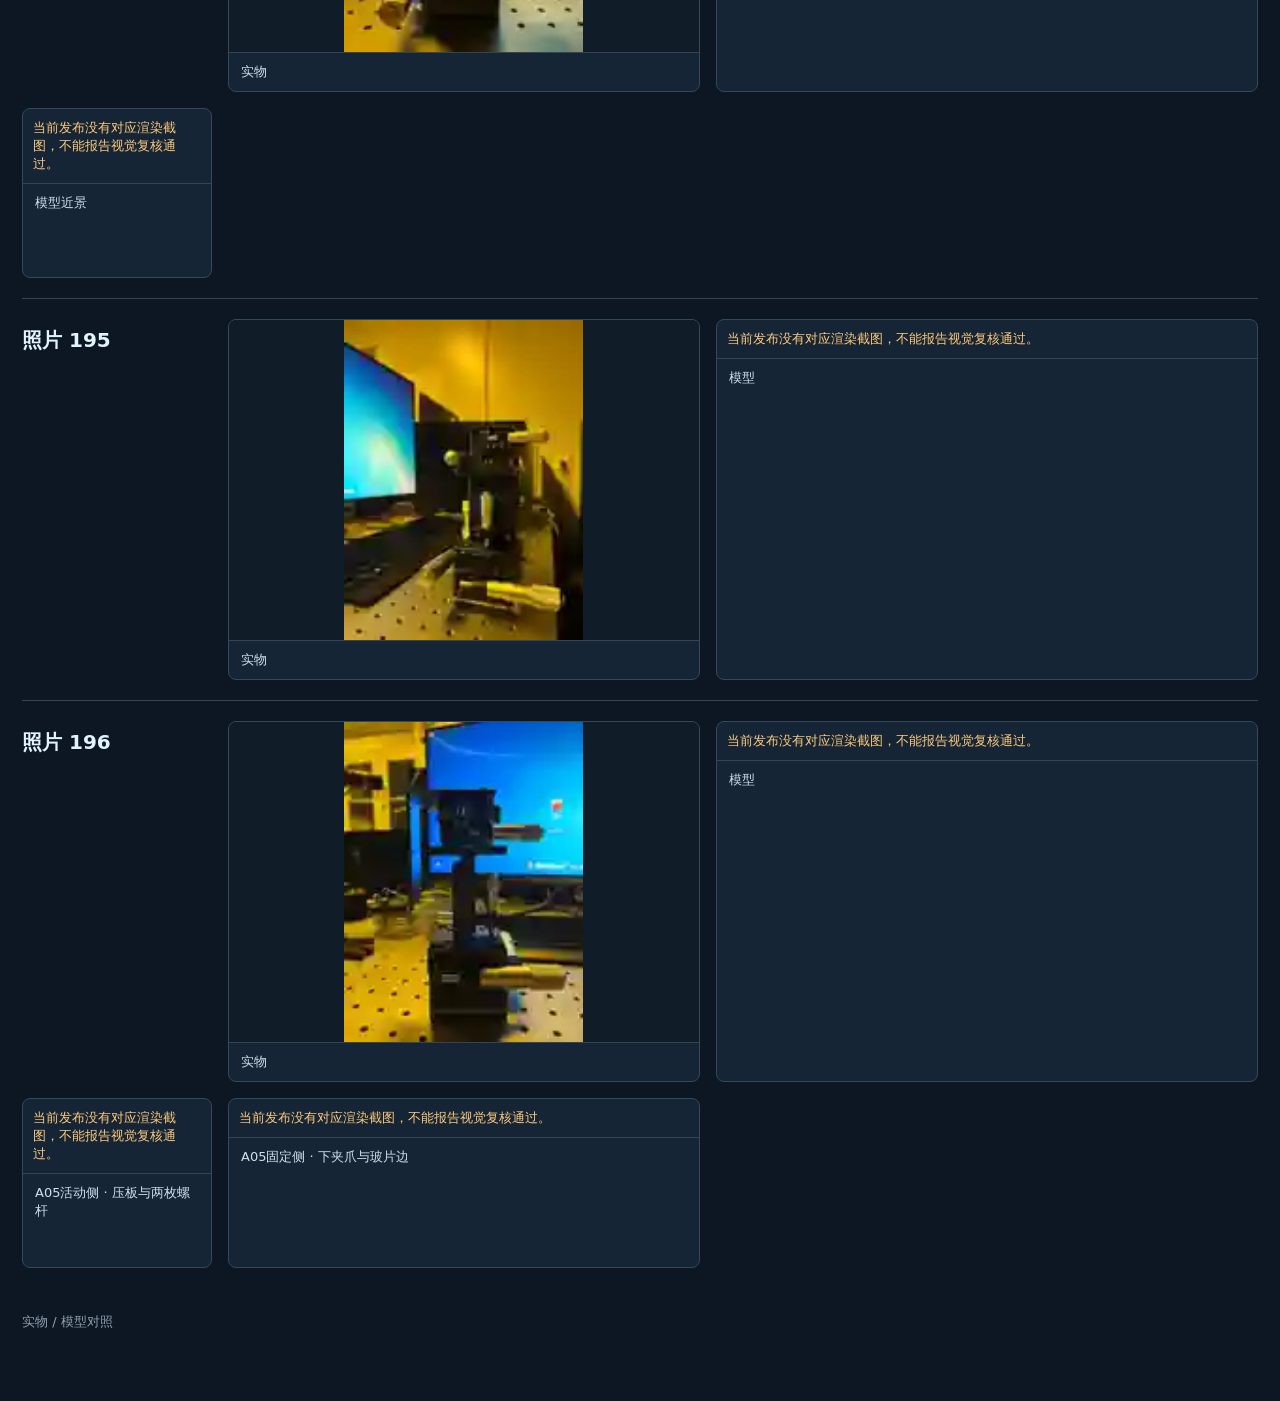
==== commit ea56ce72: "V169: batch optical WD, A10/A18 boundary, on-demand visual audit and QA" ====
--- a/photo-review.html
+++ b/photo-review.html
@@ -43,6 +43,18 @@
 <figure class="media"><img src="./assets/photo-review/Transfer-Station-A-Photo192-Side.png" alt="模型侧面渲染" loading="lazy"><figcaption>模型</figcaption></figure>
 <figure class="media"><img src="./assets/photo-review/Transfer-Station-A-V106-A18-Optical-Closeup.png" alt="V106 A18前侧光学链专用近景" loading="lazy"><figcaption>模型近景</figcaption></figure>
 <figure class="media"><img src="./assets/photo-review/Transfer-Station-A-V106-A18-Support-Closeup.png" alt="V106 A18后侧支撑链专用近景" loading="lazy"><figcaption>模型近景</figcaption></figure></section>
+<section class="pair" id="a-optical-reference"><div class="info">
+<h2>A08–A09 光路距离核查 · V169</h2>
+<p>左：厂商TTL200-A参考距离148mm，技术参考环仅在核查模式可见，不属于实体设备。右：当前模型相机代理机身距管镜60–105mm，最少短43mm；传感器平面和相机接口仍未知。</p>
+</div>
+<figure class="media"><img src="./assets/photo-review/Transfer-Station-A-V169-Optical-Reference-Plane.png" alt="V169 A08厂商参考像面环与现有相机代理之间的距离" loading="lazy"><figcaption>模型 + 虚线参考像面（非实体零件）</figcaption></figure>
+<figure class="media"><img src="./assets/photo-review/Transfer-Station-A-V169-Optical-Reference-Detail.png" alt="参考工作距离与相机机身代理范围的校核数据" loading="lazy"><figcaption>可复核的轴向差距（非成像认证）</figcaption></figure></section>
+<section class="pair" id="a-support-boundary"><div class="info">
+<h2>A10/A18 支撑边界 · V169</h2>
+<p>当前模型横臂与调焦机身面接触，但后壳分缝、安装螺孔和横臂是否为独立商品仍未证实。右侧只显示模型检查，不把无尺照片解释为可制造连接。</p>
+</div>
+<figure class="media reference"><img src="./assets/photos/192.webp" alt="照片192中显微镜后侧支撑结构，仅低分辨率预览" loading="lazy"><figcaption>照片 192 · 压缩预览，缺乏后壳清晰分缝</figcaption></figure>
+<figure class="media"><img src="./assets/photo-review/Transfer-Station-A-V169-A10A18-Interface-Detail.png" alt="A10 A18实物连接尚未验证的检查信息" loading="lazy"><figcaption>三维装配边界审核（非厂家孔位图）</figcaption></figure></section>
 <section class="pair" id="photo193"><div class="info"><h2>照片 193</h2></div>
 <figure class="media reference"><img src="./assets/photos/193.webp" alt="实物193：正面整体" loading="lazy"><figcaption>实物</figcaption></figure>
 <figure class="media"><img src="./assets/photo-review/Transfer-Station-A-Photo193-Front.png" alt="模型正面渲染" loading="lazy"><figcaption>模型</figcaption></figure></section>
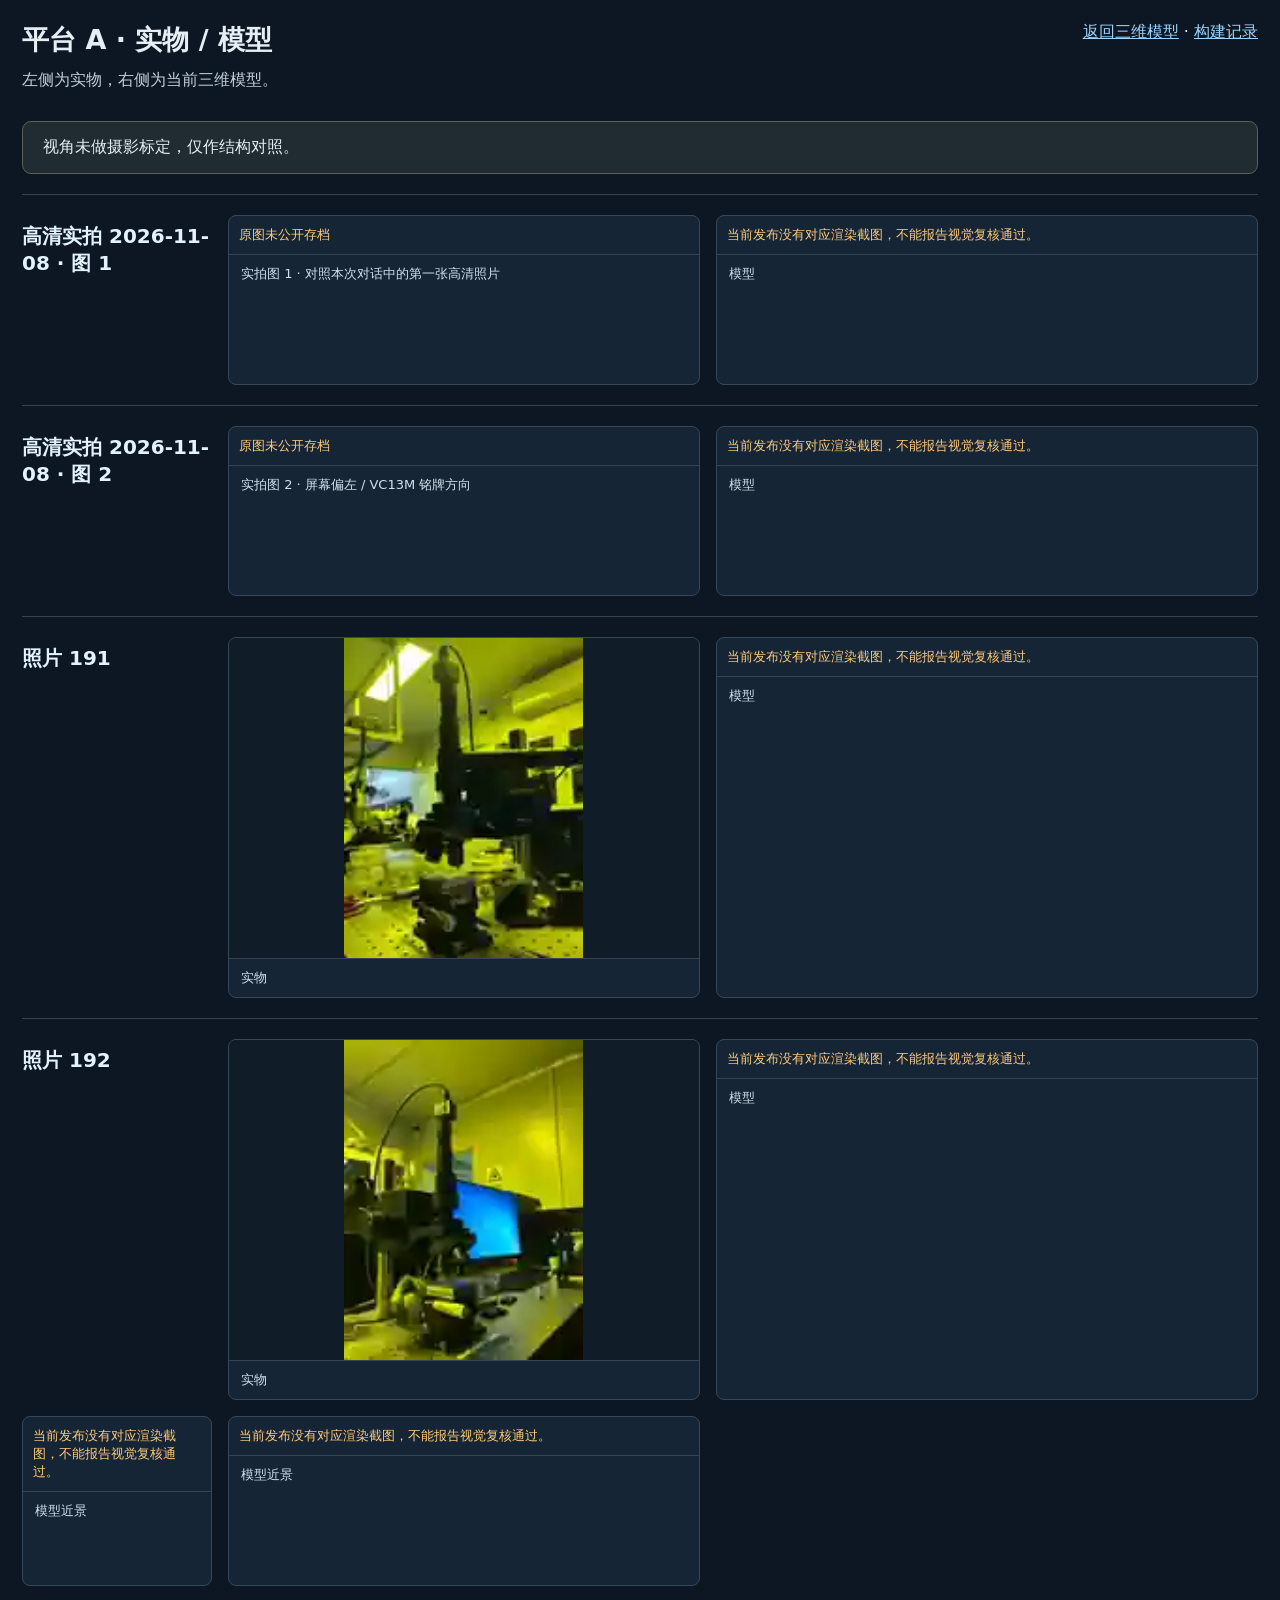
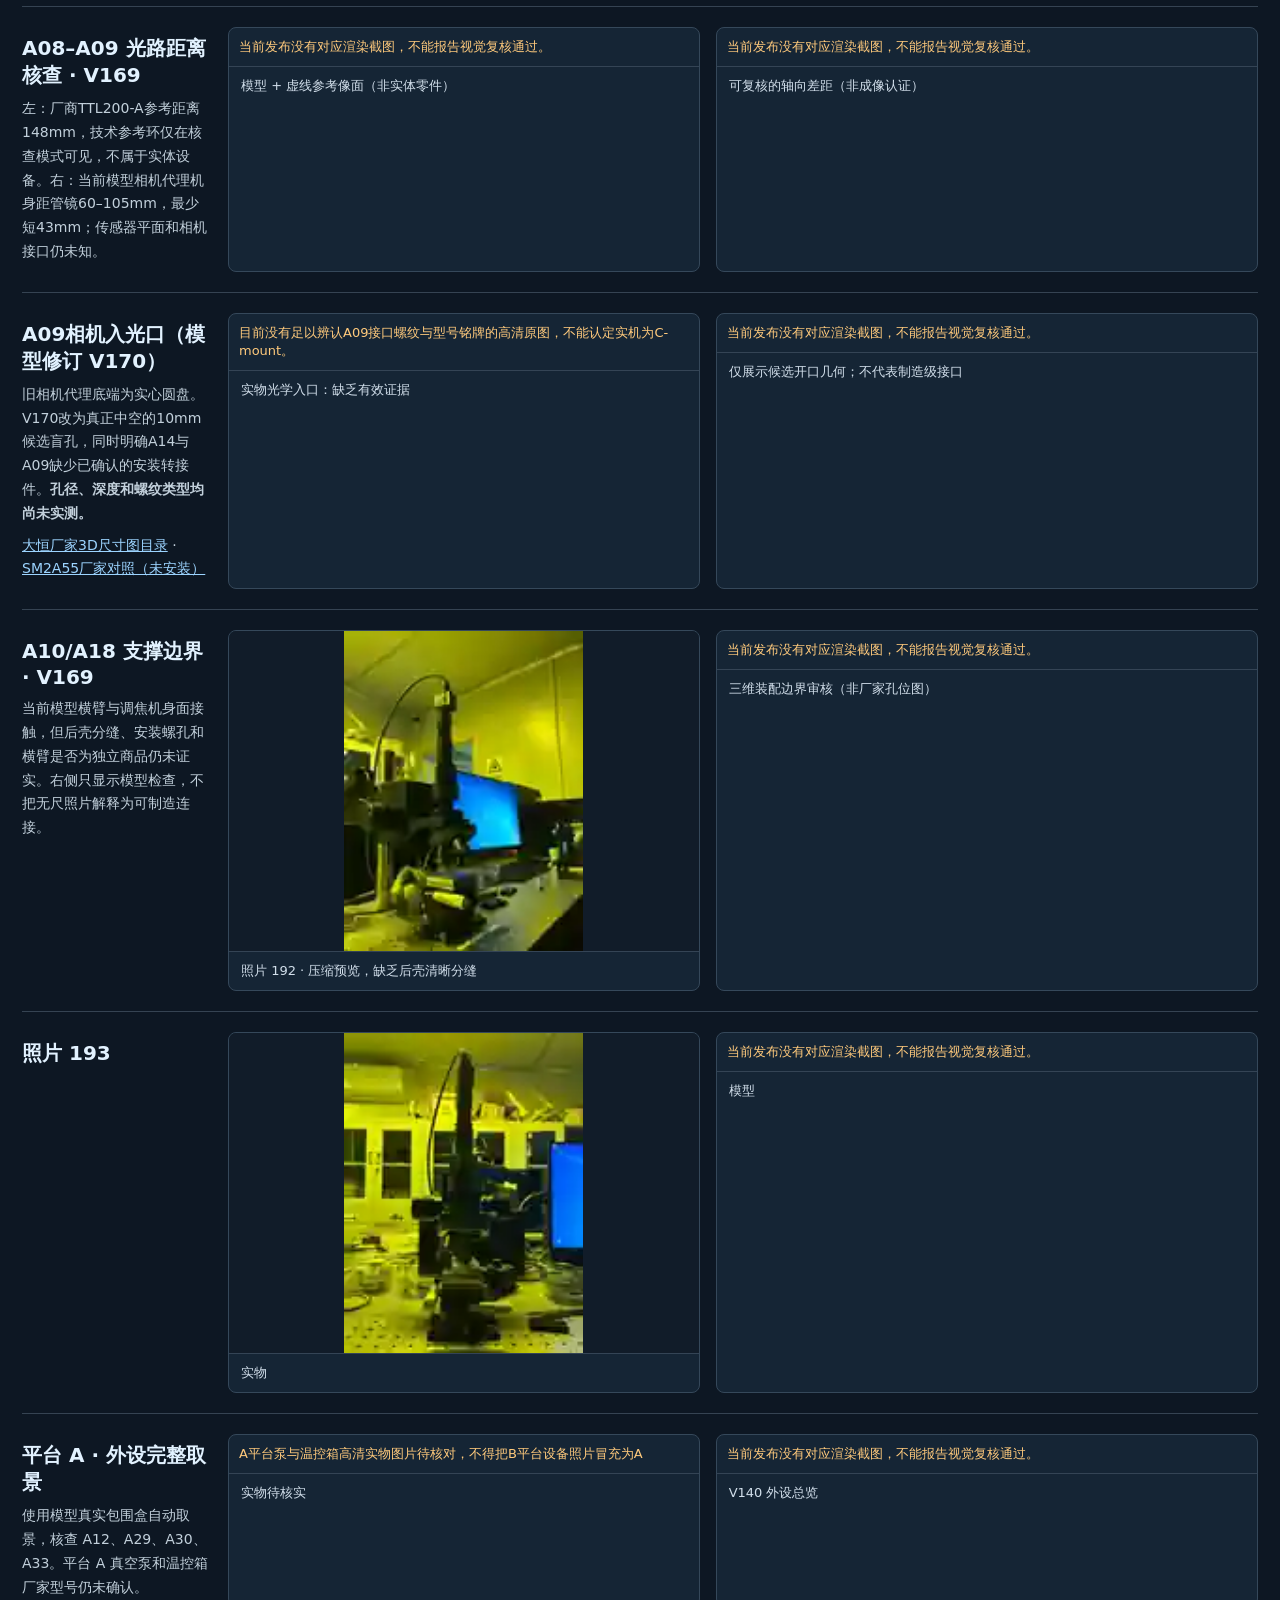
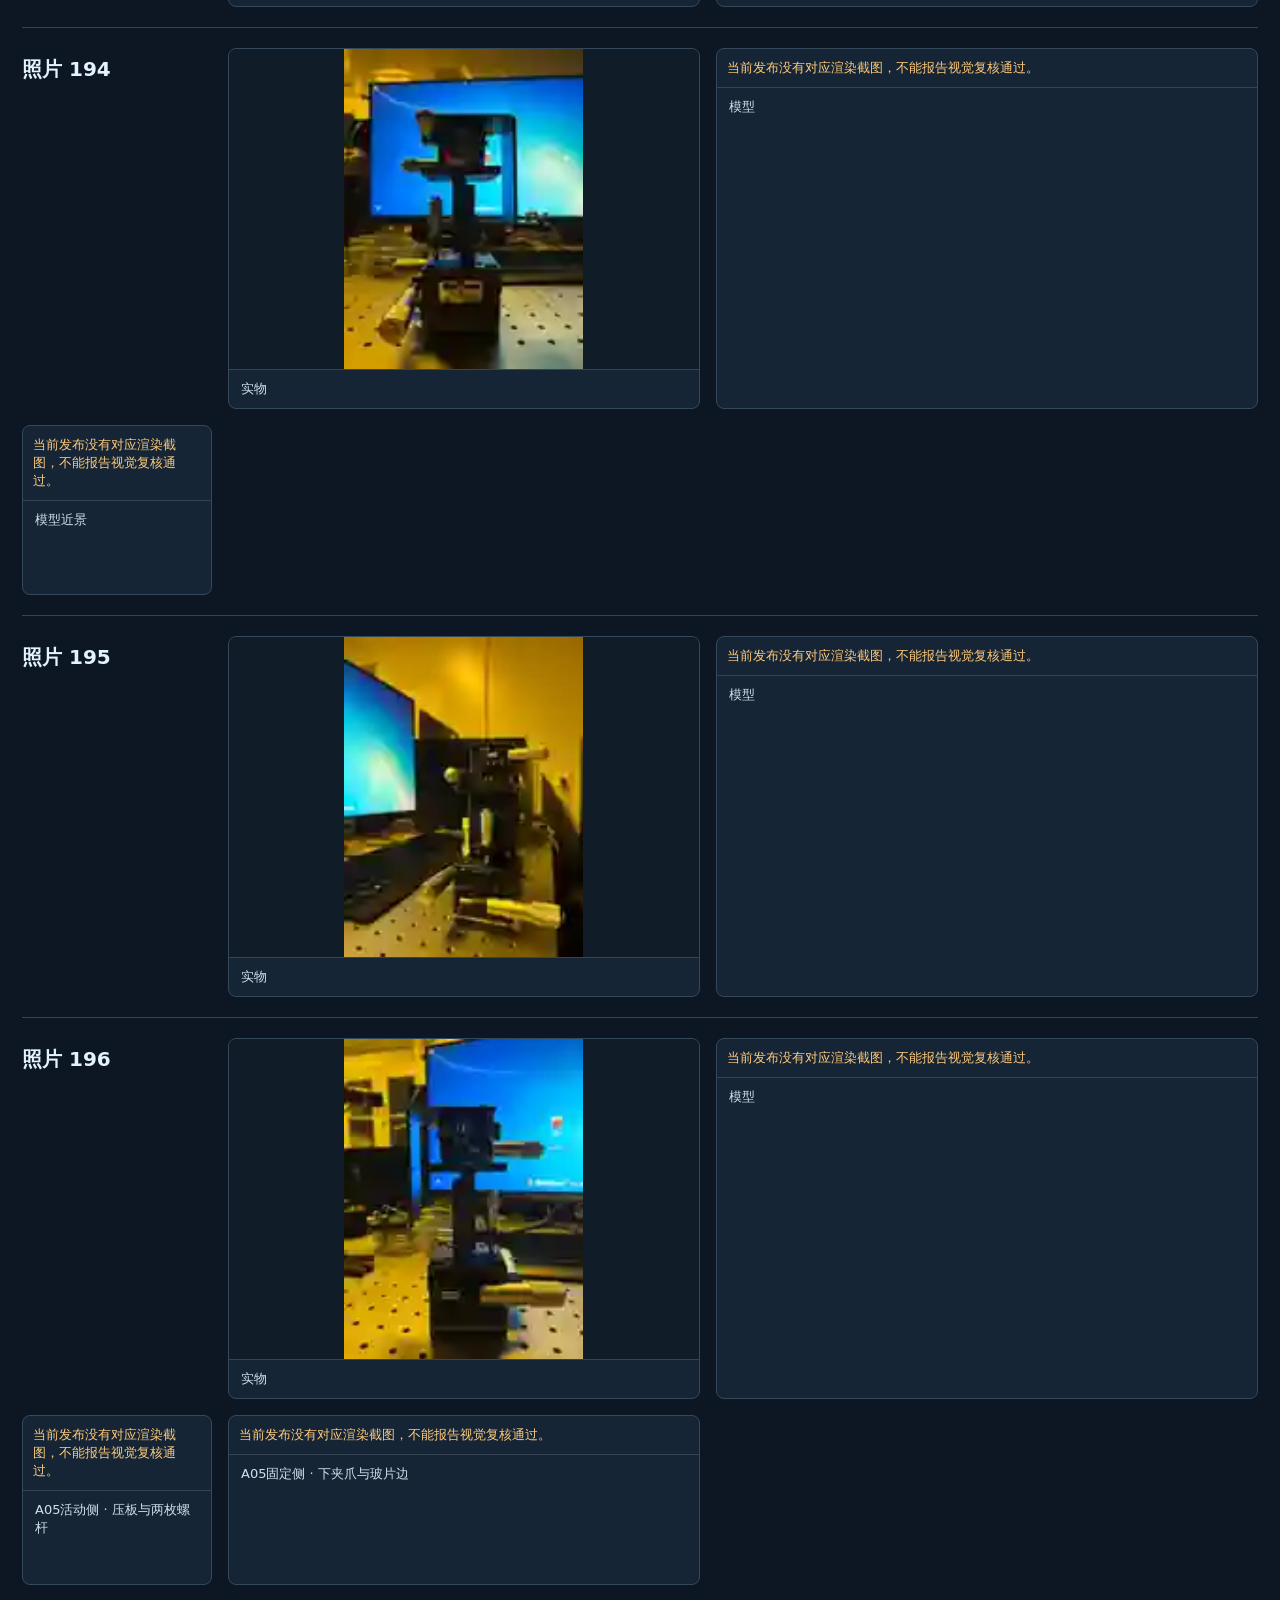
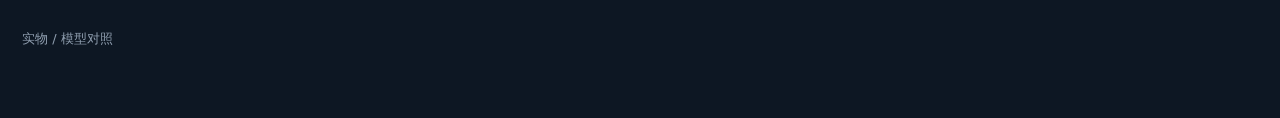
==== commit 811edbd4: "V170: rebuild A09 camera entrance, audit missing SM2-to-camera joint and improve A optics visibility" ====
--- a/photo-review.html
+++ b/photo-review.html
@@ -49,6 +49,13 @@
 </div>
 <figure class="media"><img src="./assets/photo-review/Transfer-Station-A-V169-Optical-Reference-Plane.png" alt="V169 A08厂商参考像面环与现有相机代理之间的距离" loading="lazy"><figcaption>模型 + 虚线参考像面（非实体零件）</figcaption></figure>
 <figure class="media"><img src="./assets/photo-review/Transfer-Station-A-V169-Optical-Reference-Detail.png" alt="参考工作距离与相机机身代理范围的校核数据" loading="lazy"><figcaption>可复核的轴向差距（非成像认证）</figcaption></figure></section>
+<section class="pair" id="a09-camera-mouth"><div class="info">
+<h2>A09相机入光口（模型修订 V170）</h2>
+<p>旧相机代理底端为实心圆盘。V170改为真正中空的10mm候选盲孔，同时明确A14与A09缺少已确认的安装转接件。<b>孔径、深度和螺纹类型均尚未实测。</b></p>
+<p><a href="https://en.daheng-imaging.com/list-61-1.html" target="_blank" rel="noopener noreferrer">大恒厂家3D尺寸图目录</a> · <a href="https://www.thorlabs.de/newgrouppage9.cfm?objectgroup_id=8210&amp;pn=SM2A55" target="_blank" rel="noopener noreferrer">SM2A55厂家对照（未安装）</a></p>
+</div>
+<figure class="media reference"><div class="empty">目前没有足以辨认A09接口螺纹与型号铭牌的高清原图，不能认定实机为C-mount。</div><figcaption>实物光学入口：缺乏有效证据</figcaption></figure>
+<figure class="media"><img src="./assets/photo-review/Transfer-Station-A-V170-A09-Open-Camera-Entrance.png" alt="V170隔离A14后自下向上检查A09相机入口开口" loading="lazy"><figcaption>仅展示候选开口几何；不代表制造级接口</figcaption></figure></section>
 <section class="pair" id="a-support-boundary"><div class="info">
 <h2>A10/A18 支撑边界 · V169</h2>
 <p>当前模型横臂与调焦机身面接触，但后壳分缝、安装螺孔和横臂是否为独立商品仍未证实。右侧只显示模型检查，不把无尺照片解释为可制造连接。</p>
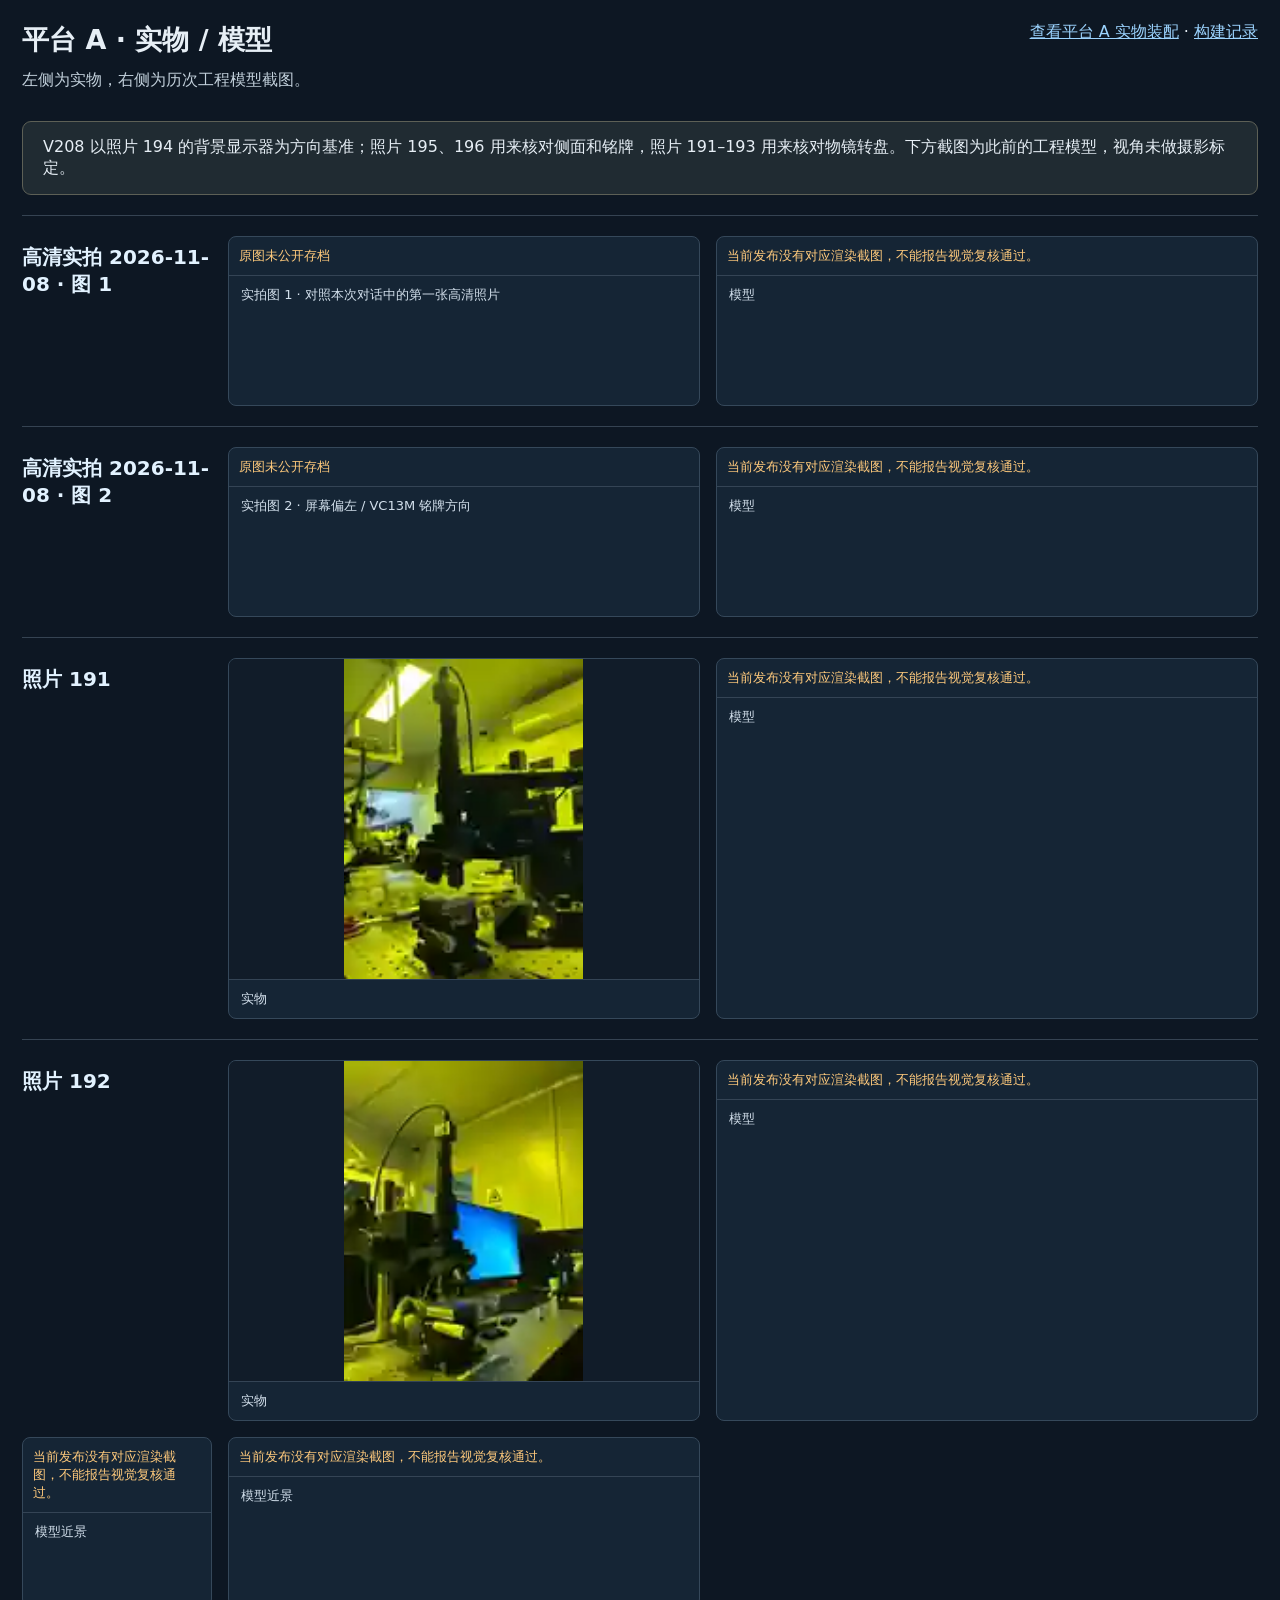
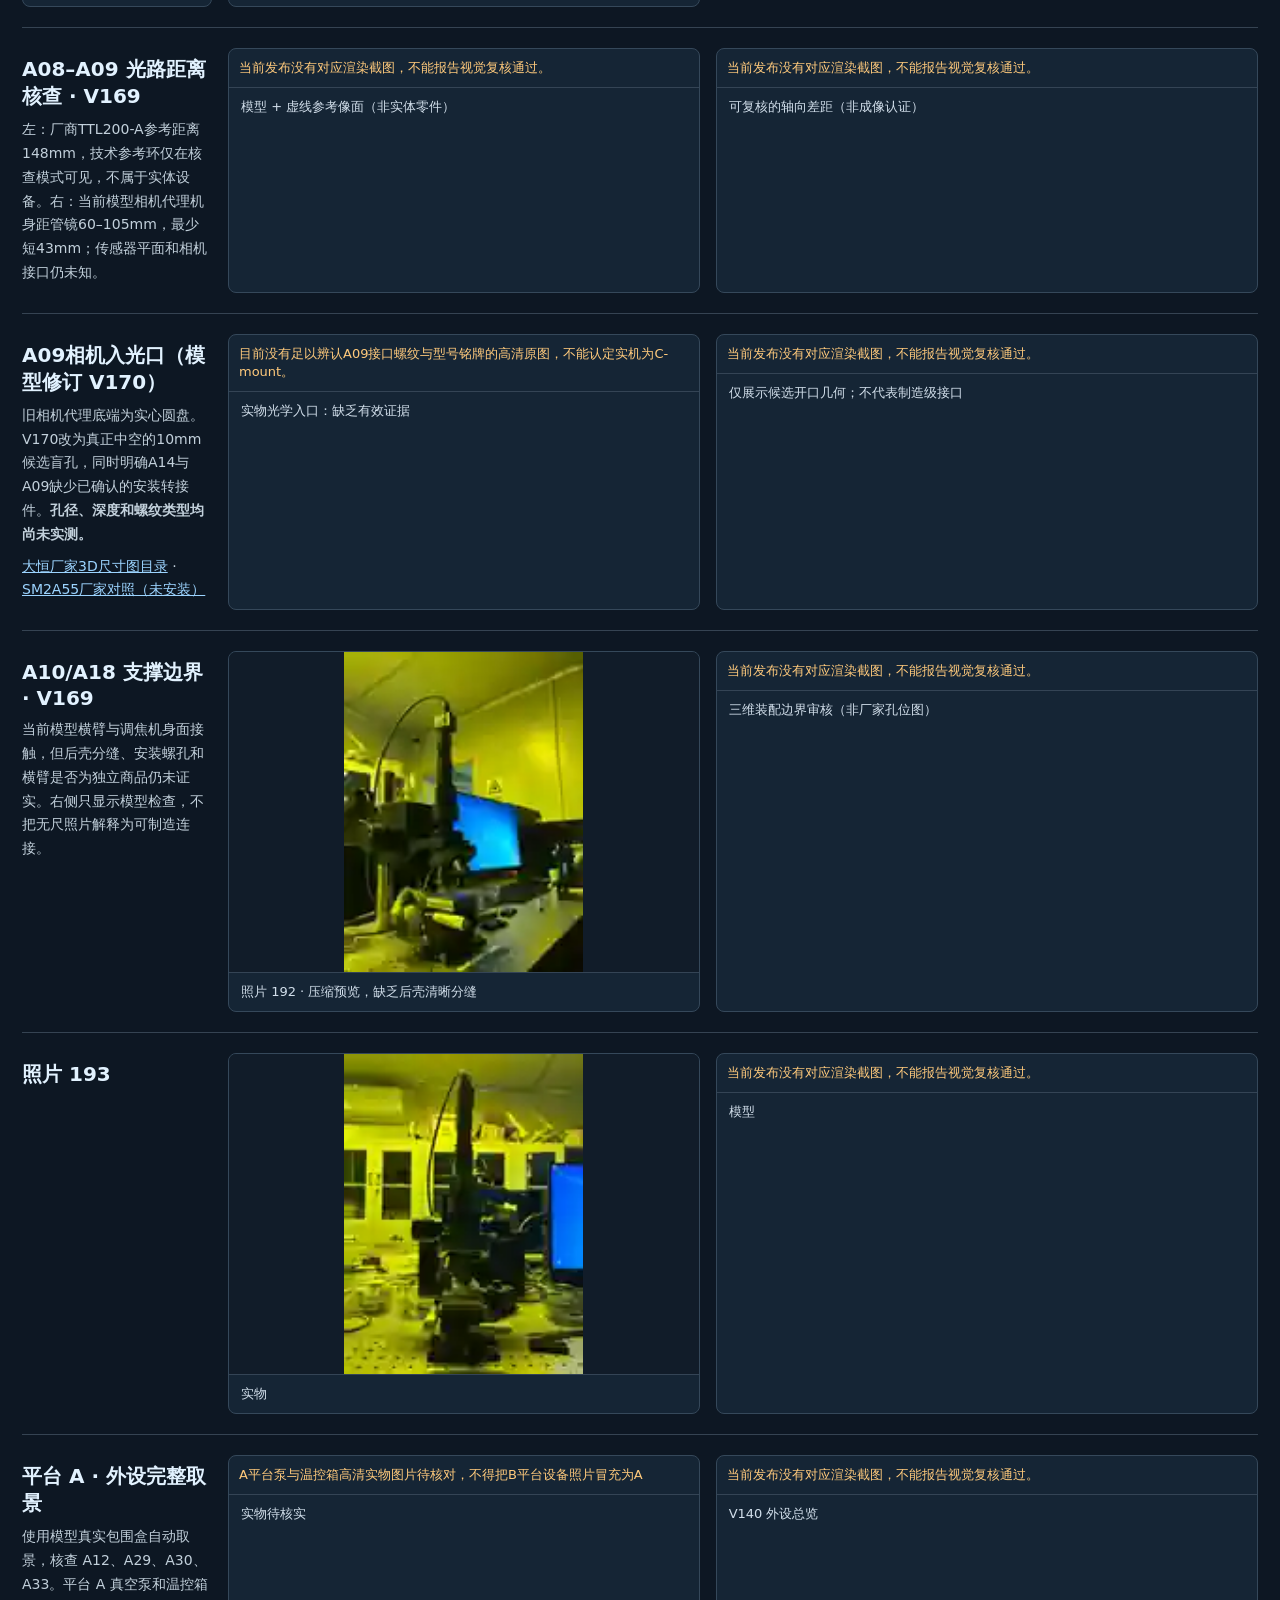
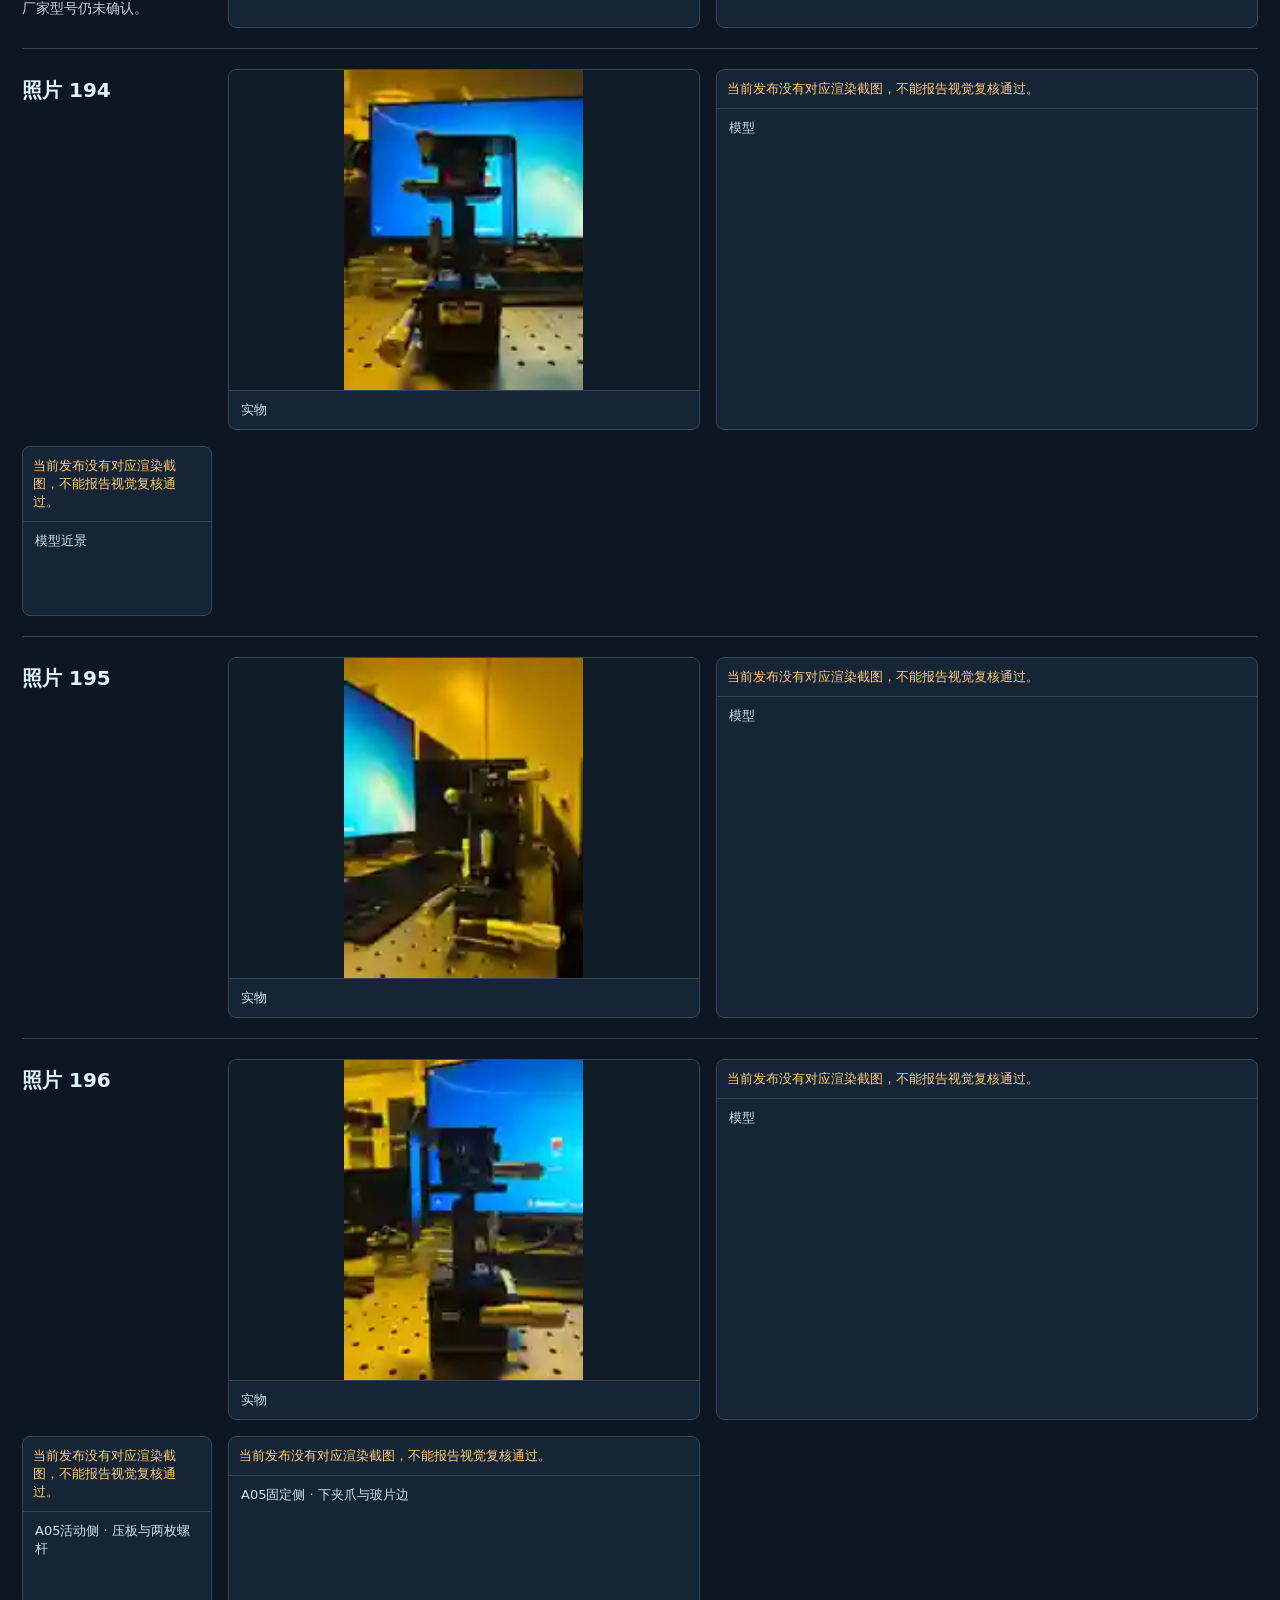
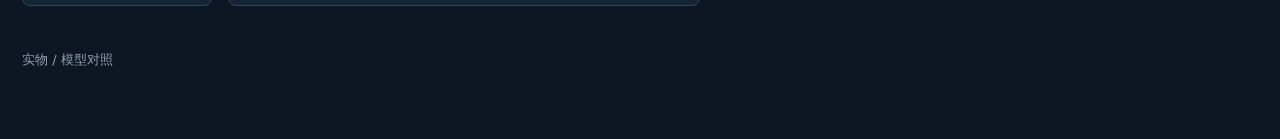
==== commit 6ebb7e9b: "V210 Add assembly inspection, BOM revisions, and public preview fallback" ====
--- a/photo-review.html
+++ b/photo-review.html
@@ -19,9 +19,9 @@
 @media(max-width:1050px){.pair{grid-template-columns:165px 1fr 1fr}}@media(max-width:700px){body{padding:14px}.pair{grid-template-columns:1fr 1fr;gap:9px}.info{grid-column:1/-1}.media img{height:230px}}
 </style></head><body>
 <header><div><h1>平台 A · 实物 / 模型</h1>
-<p>左侧为实物，右侧为当前三维模型。</p>
-</div><div><a href="./index.html">返回三维模型</a> · <a href="https://github.com/davidkane0526/Transfer-Station/actions" target="_blank" rel="noopener">构建记录</a></div></header>
-<div class="notice">视角未做摄影标定，仅作结构对照。</div>
+<p>左侧为实物，右侧为历次工程模型截图。</p>
+</div><div><a href="./index.html?platform=A">查看平台 A 实物装配</a> · <a href="https://github.com/davidkane0526/Transfer-Station/actions" target="_blank" rel="noopener">构建记录</a></div></header>
+<div class="notice">V208 以照片 194 的背景显示器为方向基准；照片 195、196 用来核对侧面和铭牌，照片 191–193 用来核对物镜转盘。下方截图为此前的工程模型，视角未做摄影标定。</div>
 <main id="pairs">
 <section class="pair" id="photo20261108a"><div class="info">
 <h2>高清实拍 2026-11-08 · 图 1</h2>
@@ -89,4 +89,4 @@
    img.replaceWith(marker);
  });
 });
-</script></body></html>+</script></body></html>
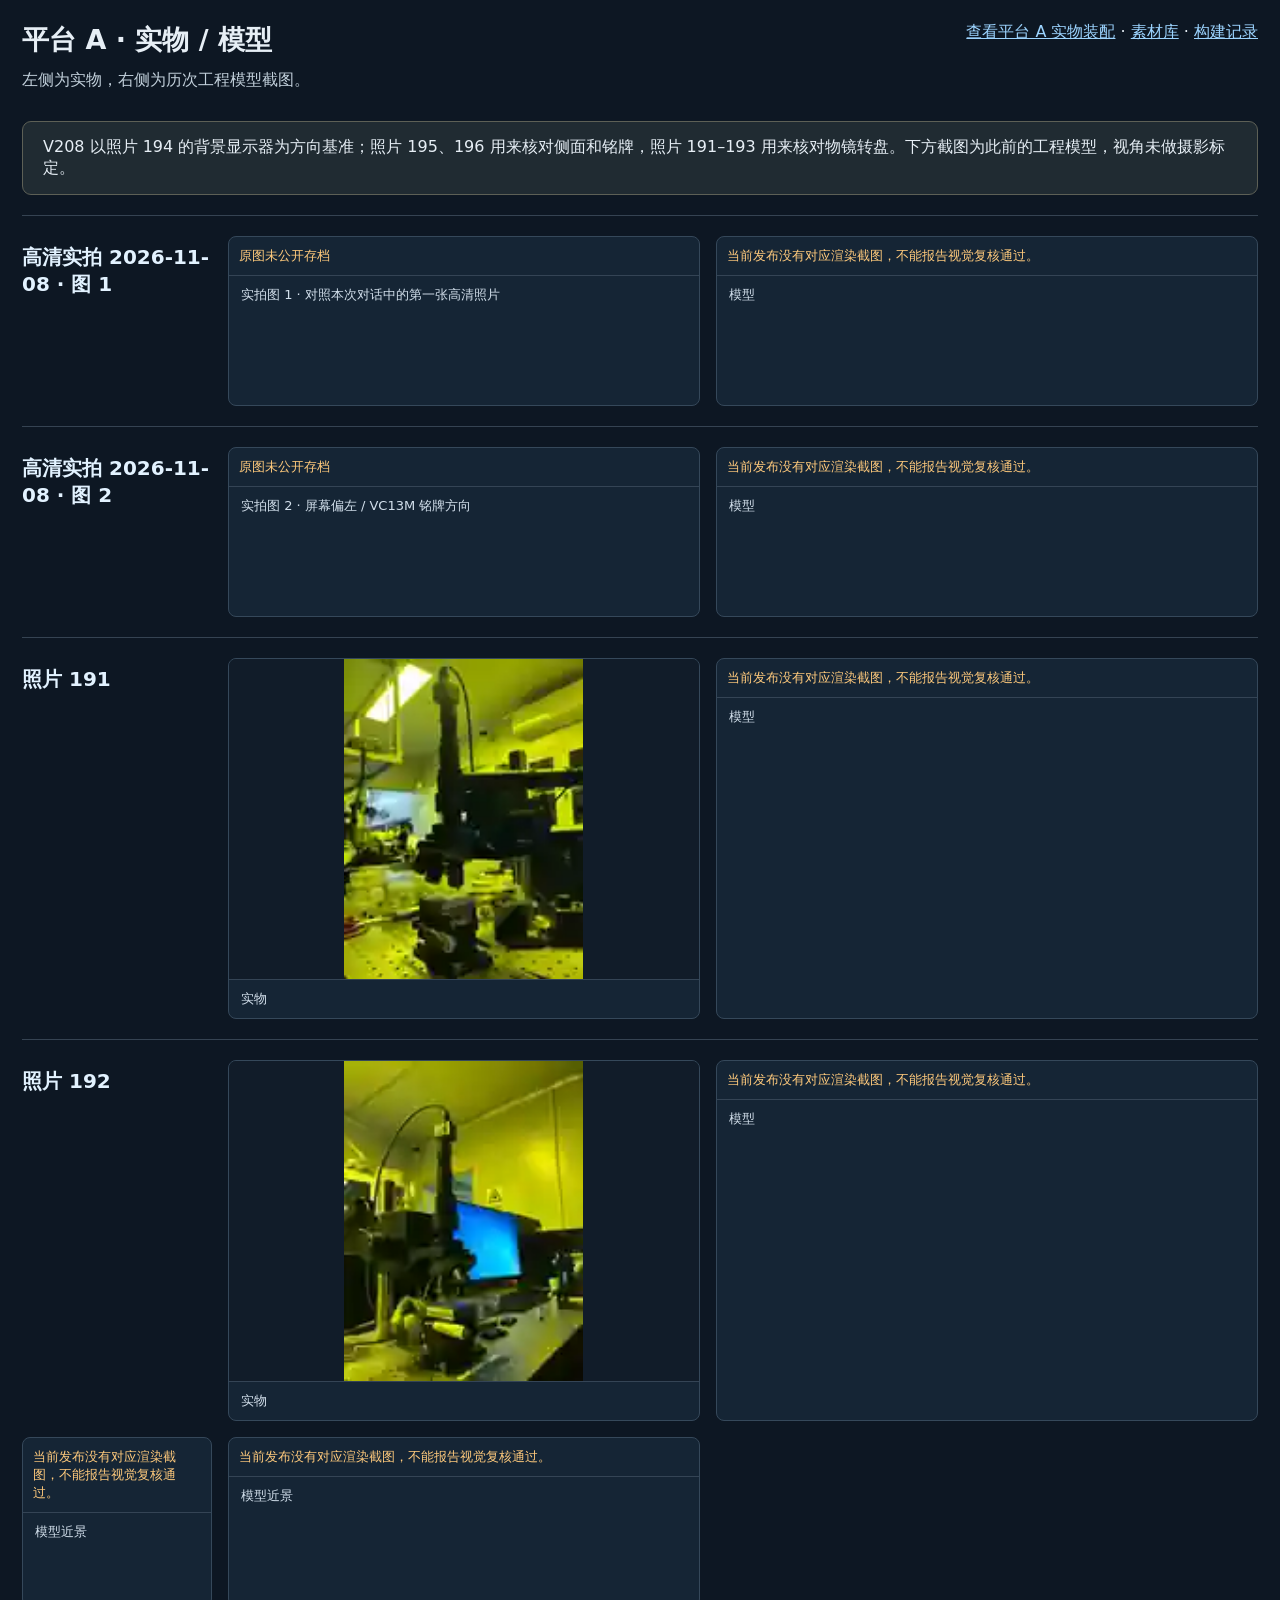
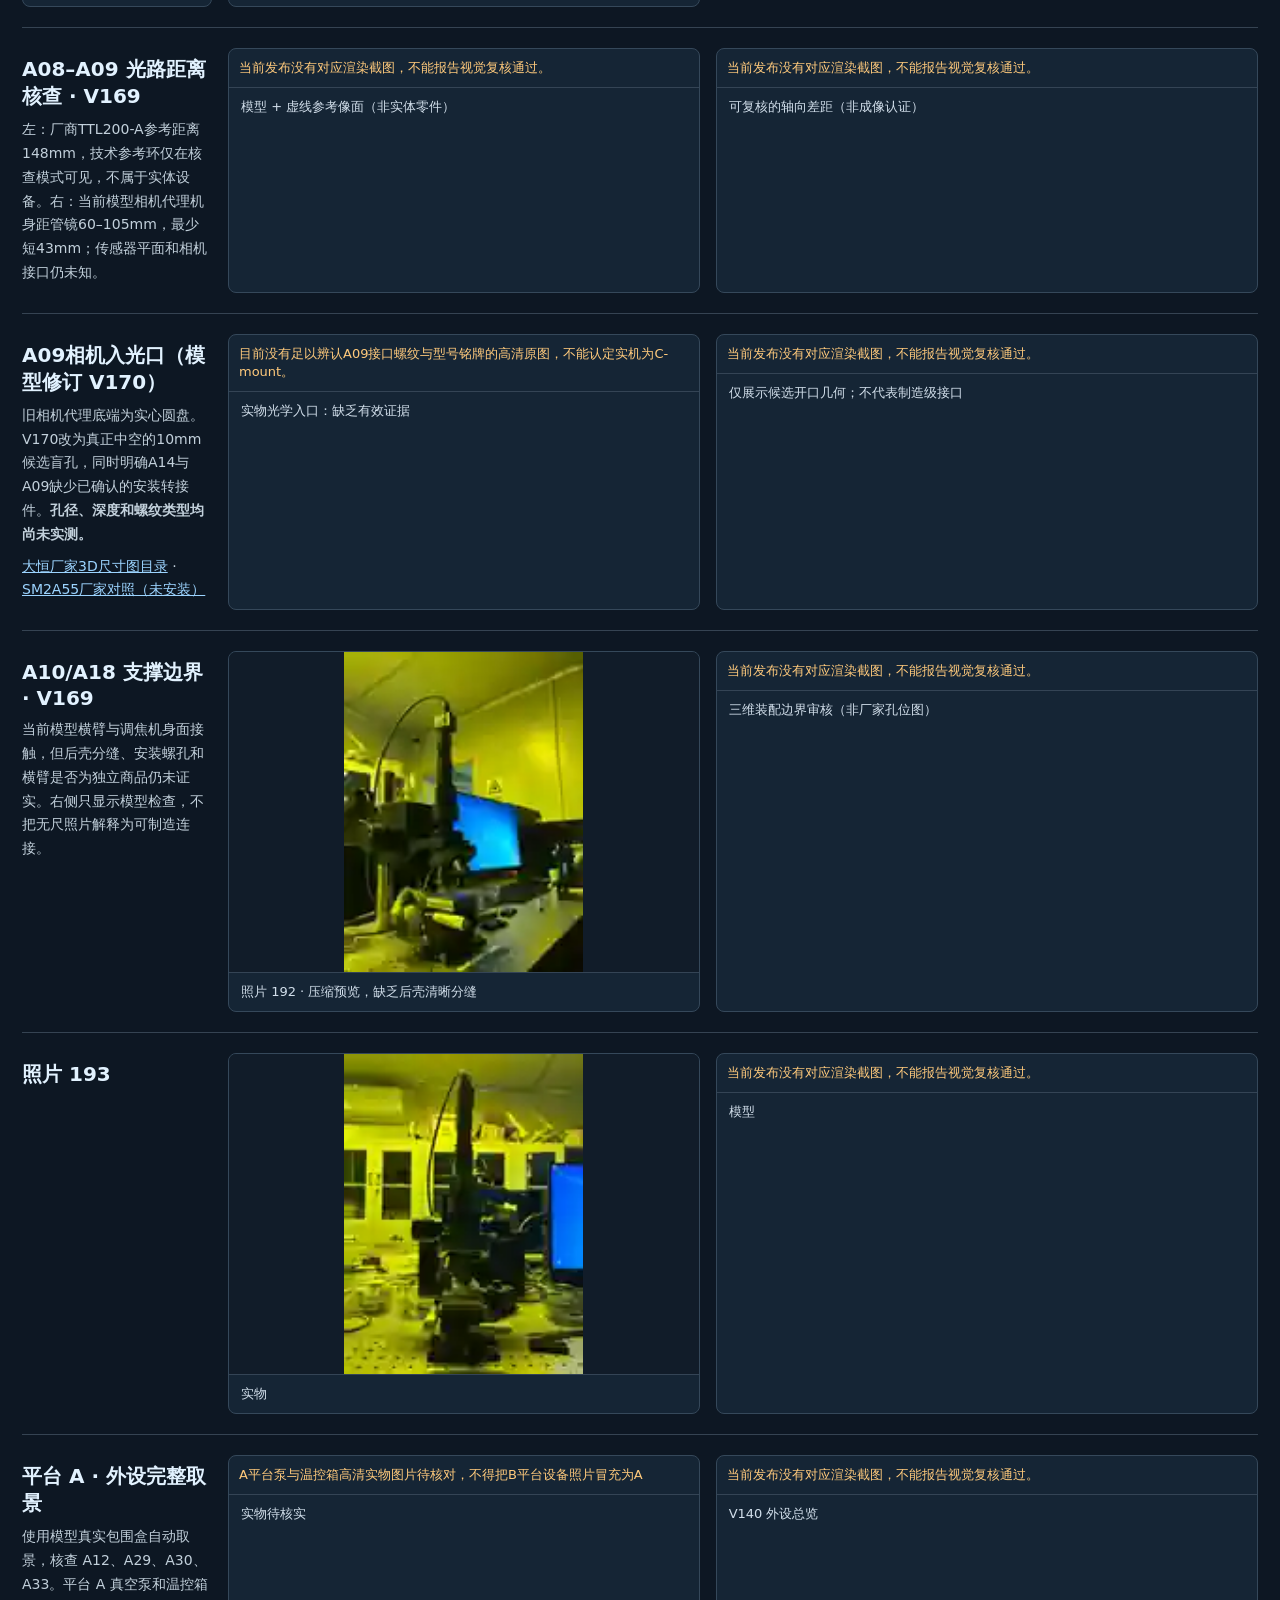
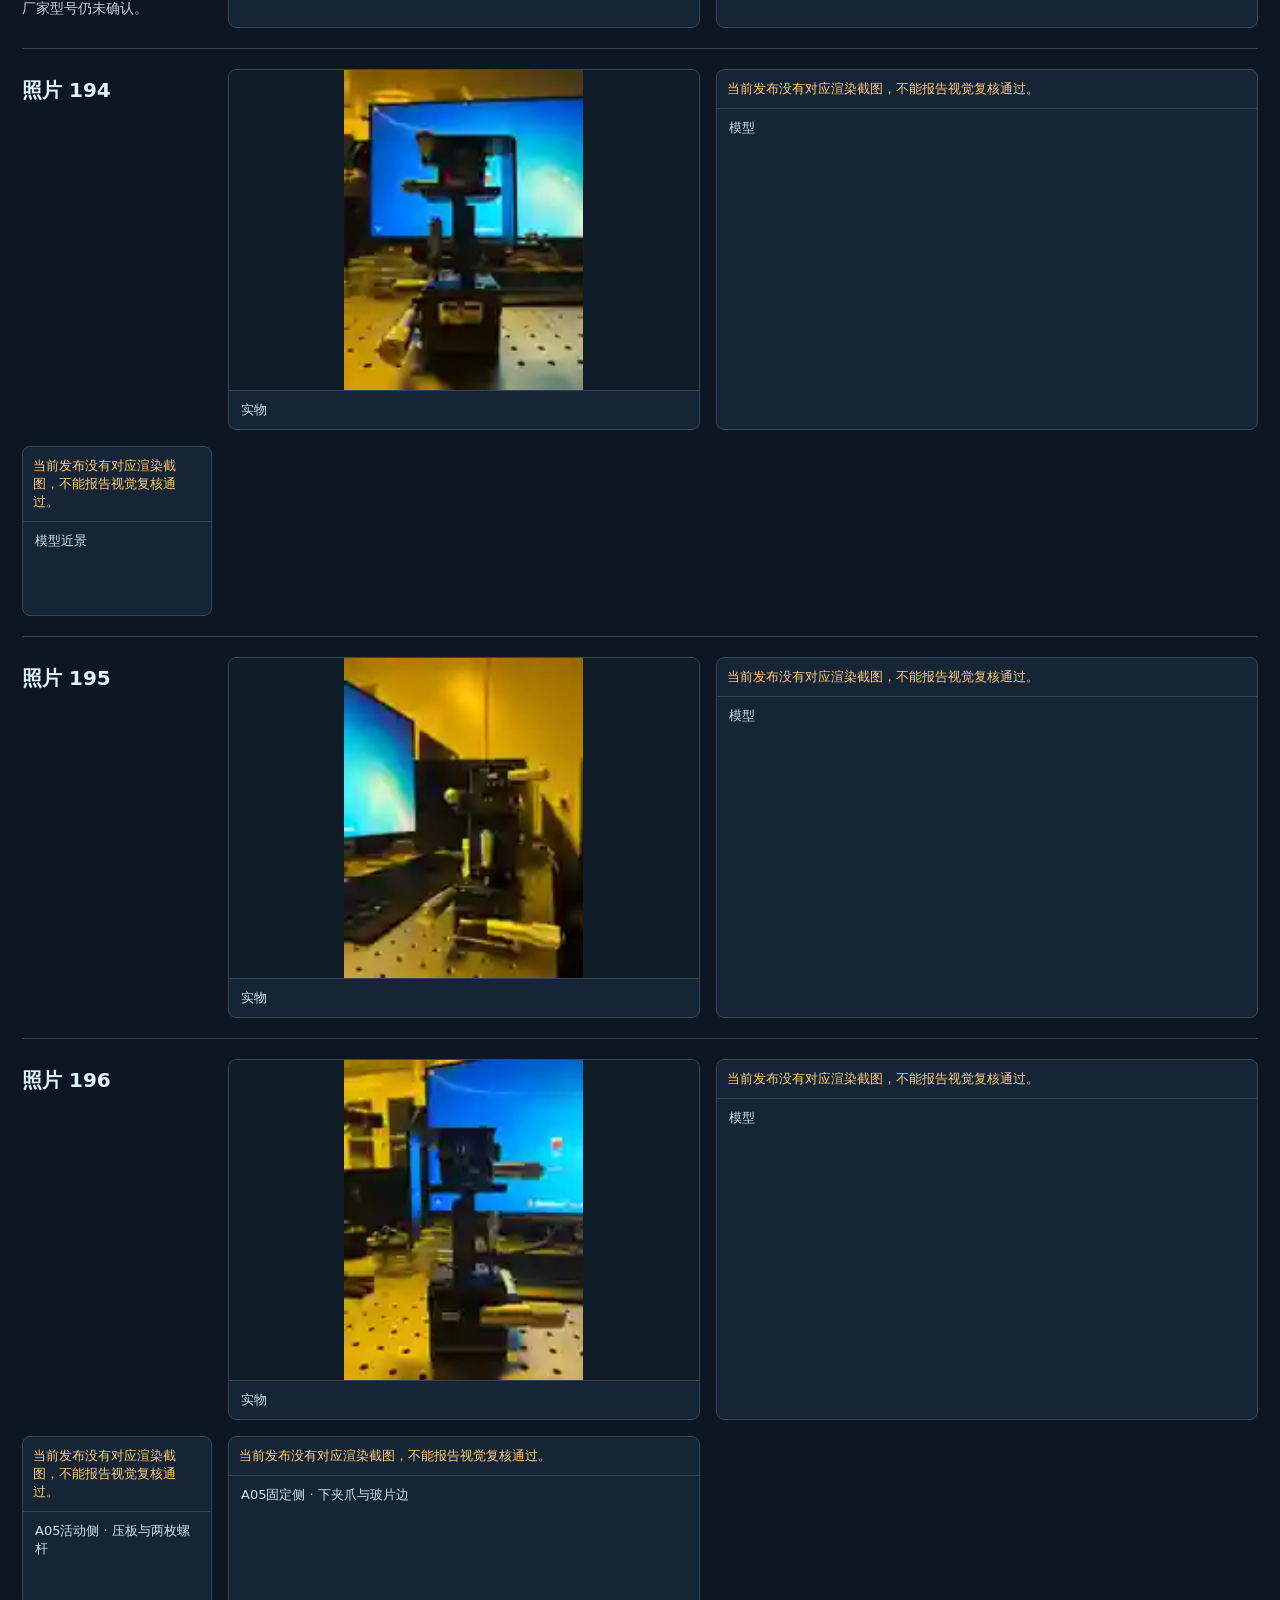
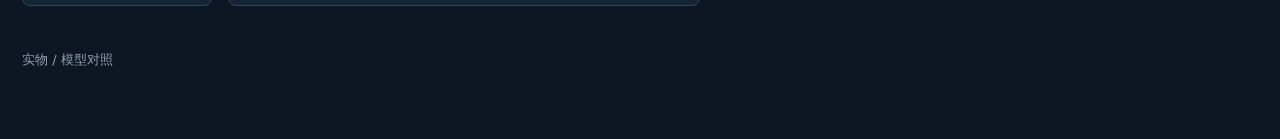
==== commit 97d1c5a2: "Add administrator authentication, encrypted media previews and BOM reference audit" ====
--- a/photo-review.html
+++ b/photo-review.html
@@ -20,7 +20,7 @@
 </style></head><body>
 <header><div><h1>平台 A · 实物 / 模型</h1>
 <p>左侧为实物，右侧为历次工程模型截图。</p>
-</div><div><a href="./index.html?platform=A">查看平台 A 实物装配</a> · <a href="https://github.com/davidkane0526/Transfer-Station/actions" target="_blank" rel="noopener">构建记录</a></div></header>
+</div><div><a href="./index.html?platform=A">查看平台 A 实物装配</a> · <a href="./media.html">素材库</a> · <a href="https://github.com/davidkane0526/Transfer-Station/actions" target="_blank" rel="noopener">构建记录</a></div></header>
 <div class="notice">V208 以照片 194 的背景显示器为方向基准；照片 195、196 用来核对侧面和铭牌，照片 191–193 用来核对物镜转盘。下方截图为此前的工程模型，视角未做摄影标定。</div>
 <main id="pairs">
 <section class="pair" id="photo20261108a"><div class="info">
